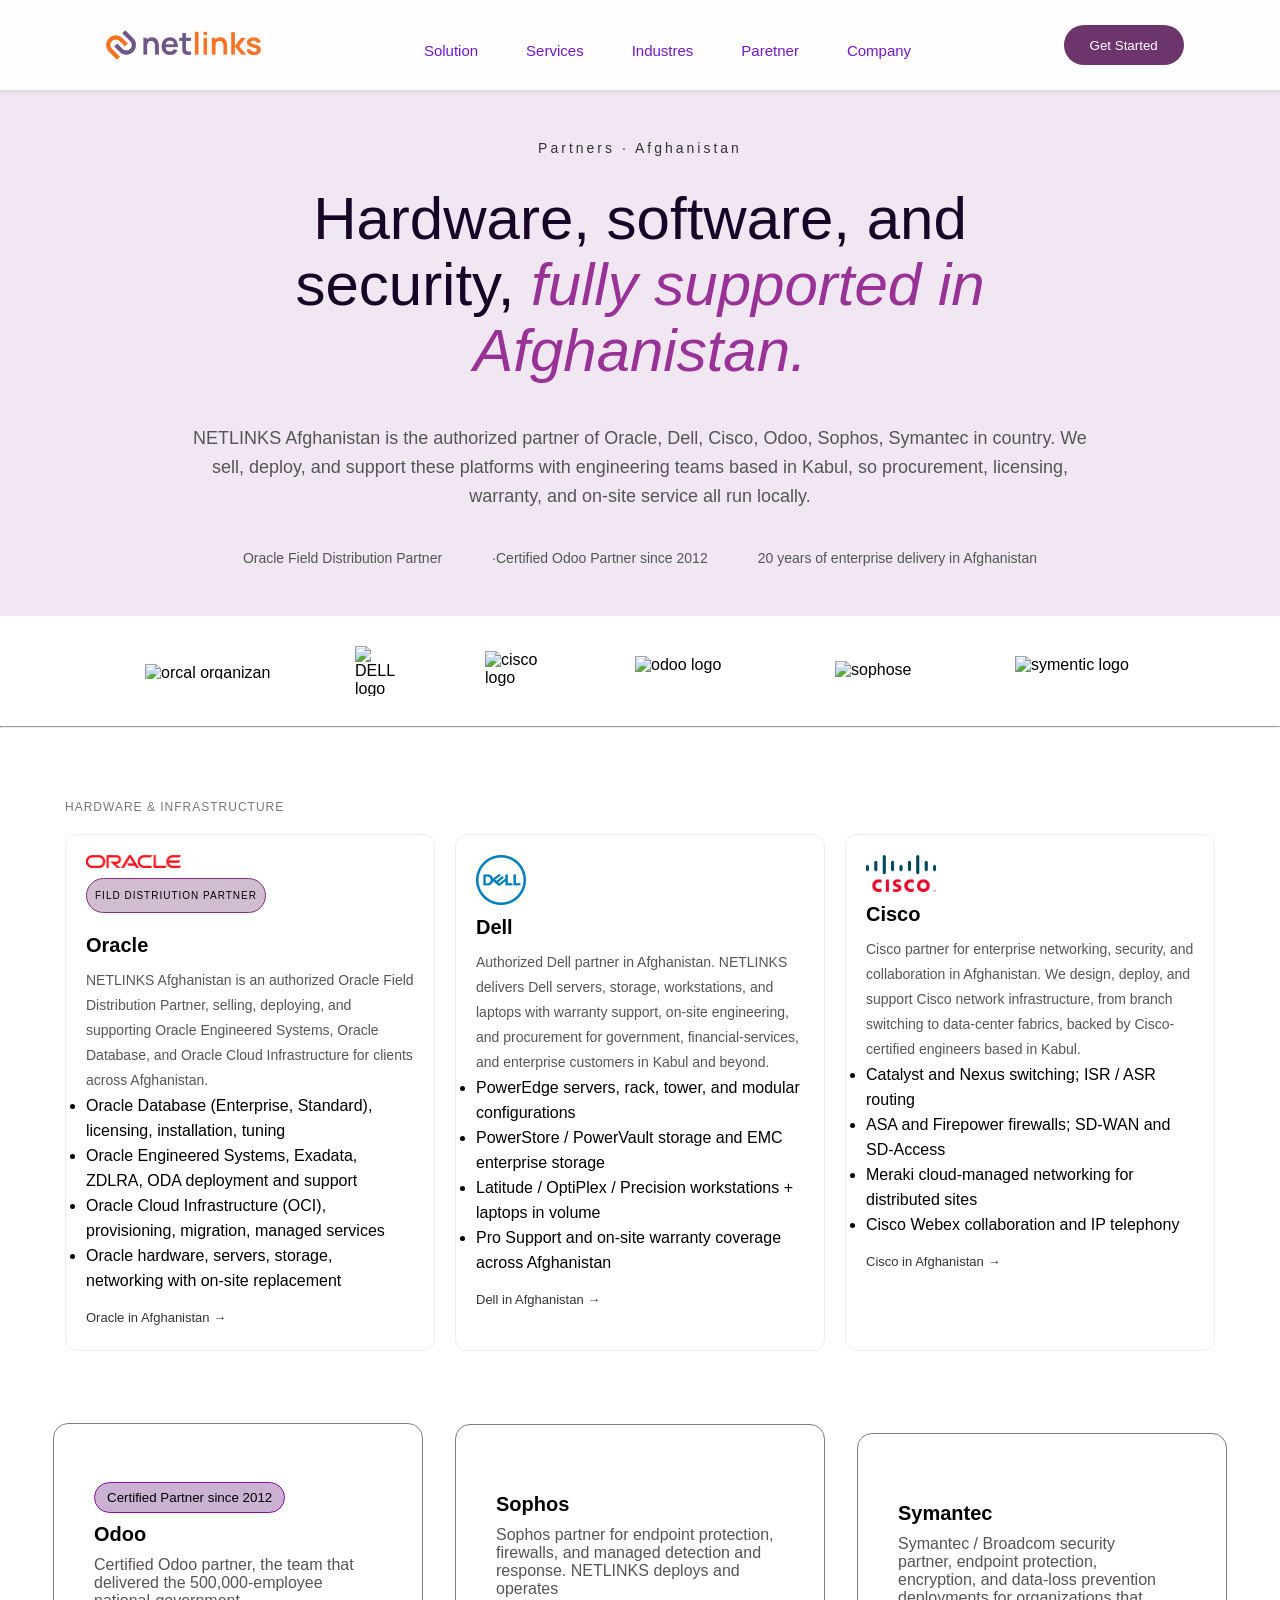
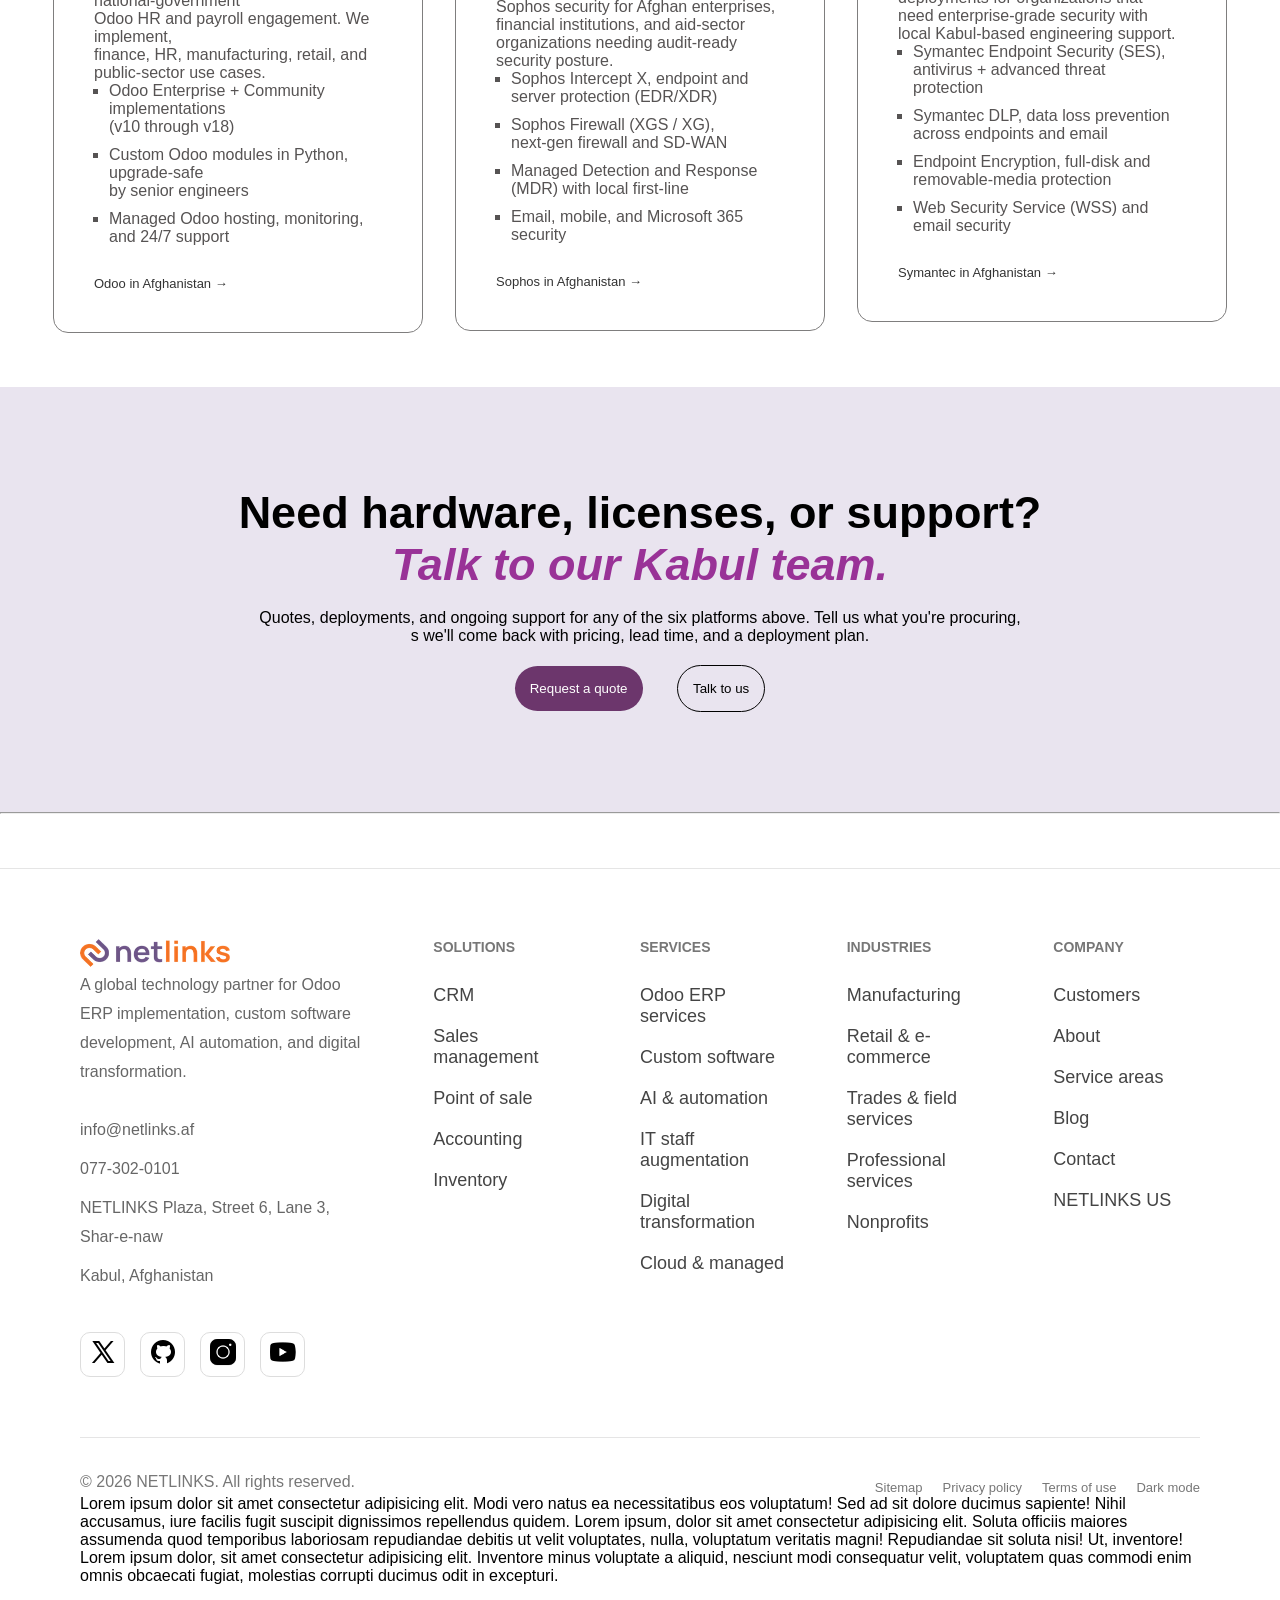
==== index.html @ 2dee50b8 "Merge branch 'main' of https://github.com/kayhanarian383-cmd/home-work-4-gorup-project-first-one" ====
<!DOCTYPE html>
<html lang="en">
<head>
    <meta charset="UTF-8">
    <meta name="viewport" content="width=device-width, initial-scale=1.0">
    <title>Document</title>
    <link rel="stylesheet" href="style.css">
</head>
<body>
<!DOCTYPE html>
<html lang="en">
<head>
    <meta charset="UTF-8">
    <meta name="viewport" content="width=device-width, initial-scale=1.0">
    <title>Document</title>
    <link rel="stylesheet" href="style.css">
</head>

<body>
 
</body>
</html>




    <header class="header">
<img src="./netlink logo.avif" alt="">  
      <nav>
            <ul>
                <li><a href="">Solution</a></li>
                <li><a href="">Services</a></li>
                <li><a href="">Industres</a></li>
                <li><a href=""> Paretner</a></li>
                <li><a href="">Company</a></li>
            </ul>
        </nav>
        <button>Get Started</button>
    </header><br><br><br><br> <br>

    <section class="hero">
         <p class="top-text"> Partners · Afghanistan</p>
        <h1>Hardware, software, and <br> security, <span>fully supported in <br> Afghanistan.</span></h1>

        <p class="des">NETLINKS Afghanistan is the authorized partner of Oracle, Dell, Cisco, Odoo, Sophos, Symantec in country. We sell, deploy, and support these platforms with engineering teams based in Kabul, so procurement, licensing, warranty, and on-site service all run locally.</p>
       <div class="bottom-text">
        <span>Oracle Field Distribution Partner</span>
        <span>·Certified Odoo Partner since 2012</span>
        <span> 20 years of enterprise delivery in Afghanistan</span>
      </div>
    </section>
    <section class="header2">
        <img id="logo1" src="https://netlinks.af/logos/partners/oracle.webp" alt="orcal organizan logo">
        <img id="logo2" src="https://netlinks.af/logos/partners/dell.webp" alt="DELL logo">
        <img id="logo3" src="https://netlinks.af/logos/partners/cisco.webp" alt="cisco logo">
        <img id="logo4" src="https://netlinks.af/logos/partners/odoo.webp" alt="odoo logo">
        <img id="logo5" src="https://netlinks.af/logos/partners/sophos.webp" alt="sophose logo">
        <img id="logo6" src="https://netlinks.af/logos/partners/symantec.webp" alt="symentic logo">
    </section><hr>
<br><br><br><br>







<!-- fawad section -->


<div class="containerl">

    <p class="section-label">HARDWARE & INFRASTRUCTURE</p>

    <div class="cards">

        <div class="cardl">
            <img src="oracle.webp" class="logo oracle">
            <p class="tag">FILD DISTRIUTION PARTNER</p>
            <h2>Oracle</h2>
            <p class="desc">
               NETLINKS Afghanistan is an authorized Oracle Field Distribution Partner, selling, deploying, and supporting Oracle Engineered Systems, Oracle Database, and Oracle Cloud Infrastructure for clients across Afghanistan.
            </p>
            <ul>
                <li>Oracle Database (Enterprise, Standard), licensing, installation, tuning</li>
                <li>Oracle Engineered Systems, Exadata, ZDLRA, ODA deployment and support</li>
                <li>Oracle Cloud Infrastructure (OCI), provisioning, migration, managed services</li>
                <li>Oracle hardware, servers, storage, networking with on-site replacement</li>
            </ul>
            <a href="#">Oracle in Afghanistan →</a>
        </div>

        <div class="cardl">
            <img src="dell.webp" class="logo dell">
            <h2>Dell</h2>
            <p class="desc">
                Authorized Dell partner in Afghanistan. NETLINKS delivers Dell servers, storage, workstations, and laptops with warranty support, on-site engineering, and procurement for government, financial-services, and enterprise customers in Kabul and beyond.
            </p>
            <ul>
                <li>PowerEdge servers, rack, tower, and modular configurations</li>
                <li>PowerStore / PowerVault storage and EMC enterprise storage</li>
                <li>Latitude / OptiPlex / Precision workstations + laptops in volume</li>
                <li>Pro Support and on-site warranty coverage across Afghanistan</li>
            </ul>
            <a href="#">Dell in Afghanistan →</a>
        </div>

        <div class="cardl">
            <img src="cisco.webp" class="logo cisco">
            <h2>Cisco</h2>
            <p class="desc">
                Cisco partner for enterprise networking, security, and collaboration in Afghanistan. We design, deploy, and support Cisco network infrastructure, from branch switching to data-center fabrics, backed by Cisco-certified engineers based in Kabul.
            </p>
            <ul>
                <li>Catalyst and Nexus switching; ISR / ASR routing</li>
                <li>ASA and Firepower firewalls; SD-WAN and SD-Access</li>
                <li>Meraki cloud-managed networking for distributed sites</li>
                <li>Cisco Webex collaboration and IP telephony</li>
            </ul>
            <a href="#">Cisco in Afghanistan →</a>
        </div>

    </div>

</div>



<br><br><br><br>

  

<!-- 3 section -->


    <div class="dives">
            <div class="div">
                <img src="https://netlinks.af/logos/partners/odoo.webp" class="logos" alt=""> <br>
                <button class="divbut">Certified Partner since 2012</button>
                <h2 class="name">Odoo</h2>
                <p>Certified Odoo partner, the team that <br>
                    delivered the 500,000-employee national-government <br>
                    Odoo HR and payroll engagement. We implement, <br>
                    finance, HR, manufacturing, retail, and <br>
                    public-sector use cases.</p>
                <ul class="lists">
                    <li>Odoo Enterprise + Community implementations <br>
                        (v10 through v18)</li>
                    <li>
                        Custom Odoo modules in Python, upgrade-safe <br>
                        by senior engineers
                    </li>
                  
                    <li>
                        Managed Odoo hosting, monitoring, <br>
                        and 24/7 support
                    </li>
                </ul>
                <br>
                <a class="links" href="">Odoo in Afghanistan →</a>
            </div>
            <div class="div">
                <img src="https://netlinks.af/logos/partners/sophos.webp" class="logos" alt=""> <br>
                <h2 class="name">Sophos</h2>
                <p>Sophos partner for endpoint protection, <br>
                    firewalls, and managed detection and <br>
                    response. NETLINKS deploys and operates <br>
                    Sophos security for Afghan enterprises, <br>
                    financial institutions, and aid-sector <br>
                    organizations needing audit-ready <br>
                    security posture.</p>
                <ul class="lists">
                    <li>Sophos Intercept X, endpoint and <br> server
                        protection (EDR/XDR)</li>
                    <li>
                        Sophos Firewall (XGS / XG), <br> next-gen firewall
                        and SD-WAN
                    </li>
                    <li>Managed Detection and Response (MDR) with
                        local first-line</li>
                    <li>
                        Email, mobile, and Microsoft 365 security
                    </li>
                </ul>
                <br>
                <a class="links" href="">Sophos in Afghanistan →</a>
            </div>
            <div class="div">
                <img src="https://netlinks.af/logos/partners/symantec.webp" class="logos" alt=""> <br>
                <h2 class="name">Symantec</h2>
                <p>Symantec / Broadcom security <br>
                    partner, endpoint protection, <br>
                    encryption, and data-loss prevention <br>
                    deployments for organizations that <br>
                    need enterprise-grade security with <br>
                    local Kabul-based engineering support.</p>
                <ul class="lists">
                    <li>Symantec Endpoint Security (SES), <br>
                        antivirus + advanced threat <br>
                        protection</li>
                    <li>
                        Symantec DLP, data loss prevention <br> across
                        endpoints and email
                    </li>
                    <li>Endpoint Encryption, full-disk and <br>
                        removable-media protection</li>
                    <li>
                        Web Security Service (WSS) and email security
                    </li>
                </ul>
                <br>
                <a class="links" href="">Symantec in Afghanistan →</a>
            </div>
        </div>








<br><br><br>














    <!-- kaihan section -->
    <section>
        <div class="background">
            <h3>Need hardware, licenses, or support? </h3>
            <h3 style="color: #993297; font-style: italic;">Talk to our Kabul team.</h3>
            <br>
            <p>Quotes, deployments, and ongoing support for any of the six platforms above. 
                Tell us what you're procuring, <br>s we'll come back with pricing, lead time,
                 and a deployment plan.
            </p>
            <div class="button_box">
                <button class="button_one">Request a quote</button>
                <button class="button_tow">Talk to us</button>
            </div>
        </div>
    </section>
               <hr><br><br><br>
<footer>
    <div class="container">

        <!-- Left -->
        <div class="footer-left">
          <img width="150px" src="./netlink logo.avif" alt="Logo">

            <p>
                A global technology partner for Odoo ERP implementation,
                custom software development, AI automation,
                and digital transformation.
            </p>

            <div class="contact">
                <p>info@netlinks.af</p>
                <p>077-302-0101</p>
                <p>NETLINKS Plaza, Street 6, Lane 3, Shar-e-naw</p>
                <p>Kabul, Afghanistan</p>
            </div>

            <div class="social">
                <a ><i ><img src="./logo/icons8-x-30.png" alt=""></i></a>
                <a ><i class="fa-brands fa-github"><img  src="./logo/icons8-github-logo-30.png" alt=""></i></a>
                <a ><i class="fa-brands fa-instagram"><img width="30px" src="./logo/icons8-instagram-logo-50.png" alt=""></i></a>
                <a ><i class="fa-brands fa-youtube"><img width="30px" src="./logo/icons8-youtube-logo-50.png" alt=""></i></a>
            </div>
        </div>

        <!-- Solutions -->
        <div class="footer-column">
            <h4>Solutions</h4>
            <a>CRM</a>
            <a>Sales management</a>
            <a>Point of sale</a>
            <a>Accounting</a>
            <a>Inventory</a>
        </div>

        <!-- Services -->
        <div class="footer-column">
            <h4>Services</h4>
            <a>Odoo ERP services</a>
            <a>Custom software</a>
            <a>AI & automation</a>
            <a>IT staff augmentation</a>
            <a>Digital transformation</a>
            <a>Cloud & managed</a>
        </div  >
        <div class="footer-column">
            <h4>Industries</h4>
            <a>Manufacturing</a>
            <a>Retail & e-commerce</a>
            <a>Trades & field services</a>
            <a>Professional services</a>
            <a>Nonprofits</a>
        </div>

        <!-- Company -->
        <div class="footer-column">
            <h4>Company</h4>
            <a href="#">Customers</a>
            <a >About</a>
            <a >Service areas</a>
            <a >Blog</a>
            <a >Contact</a>
            <a >NETLINKS US</a>
        </div>

    </div>

    <div class="footer-bottom">
        <p>© 2026 NETLINKS. All rights reserved.</p>

        <div class="bottom-links">
            <a>Sitemap</a>
            <a>Privacy policy</a>
            <a>Terms of use</a>
            <a>Dark mode</a>
        </div>
    </div>
    <div>
    <p class="p">
        Lorem ipsum dolor sit amet consectetur adipisicing elit. Modi vero natus ea necessitatibus eos voluptatum! Sed ad sit dolore ducimus sapiente! Nihil accusamus, iure facilis fugit suscipit dignissimos repellendus quidem.
        Lorem ipsum, dolor sit amet consectetur adipisicing elit. Soluta officiis maiores assumenda quod temporibus laboriosam repudiandae debitis ut velit voluptates, nulla, voluptatum veritatis magni! Repudiandae sit soluta nisi! Ut, inventore!
        Lorem ipsum dolor, sit amet consectetur adipisicing elit. Inventore minus voluptate a aliquid, nesciunt modi consequatur velit, voluptatem quas commodi enim omnis obcaecati fugiat, molestias corrupti ducimus odit in excepturi.
    </p>
</div>  
</footer>
</body>
</html>
---- style.css ----
*{
    margin: 0%;
    padding: 0%;
    box-sizing: border-box;

}
html{
    scroll-behavior: smooth;
}
body{
    font-family: Arial, Helvetica, sans-serif;
}
/* fist section */
.header {
    display: flex;
    justify-content: space-around;
    padding: 20px;
    align-items: center;
    position: fixed;
    top: 0;
    left: 0;
    right: 0;
    background-color: rgba(255, 252, 252, 0.725);
    box-shadow: 0 2px 5px rgba(0,0,0,0.1);
    backdrop-filter: blur(10px);
}
.header img {
    padding: 10px;
    width: 175px;
    height: 50px;
}
.header ul {
    display: flex;
    gap: 3rem;
    list-style: none;
    
}
.header a {
    text-decoration: none;
    color: #7316cb;
}
.header nav ul li a {
transition: 0.5s;
font-size: 15px;
}
.header button {
    width: 120px;
    height: 40px;
    border-radius: 40px;
    background-color: #6c366c;
    color: white;
    transition: 0.5s;
    border: none;
}
.header nav ul li a:hover{
background-color: #6c366c;
    color: white;
    border-radius: 10px;
    padding: 10px 10px;
    
}
.header button:hover {
        box-shadow: 0px 0px 10px 3px rgb(7, 6, 8);

}
.hero {
    background-color: #f0e7f3;
    text-align: center;
    padding: 50px 20px;
}
.top-text {
    font-size: 14px;
    letter-spacing: 3px;
    color: #333;
    margin-bottom: 30px;
}
.hero h1 {
    font-size: 60px;
    font-weight: 400;
    line-height: 1.1;
    color:#170528;
}
.hero h1 span {
    font-style: italic;
    font-weight: 300;
    color: #993297;
}
.des {
    max-width: 900px;
    margin: 40px auto;
    font-size: 18px;
    line-height: 1.6;
    color: #555;
}
.bottom-text {
    display: flex;
    gap: 50px;
    justify-content:center;
    margin-top: 40px;
    font-size: 14px;
    color: #555;
}
.header2 {
    display: flex;
    justify-content: center;
    gap: 5rem;
    padding: 30px;
    align-items: center;
}
.header2 img {
    width: 120px;
    height: 30px;
}
#logo1 {
    width: 130px;
    height: 15px;
}
#logo2{
    width: 50px;
    height: 50px;
}
#logo3 {
    width: 70px;
    height: 40px;
}

#logo4 {
    width: 120px;
    height: 30px;
}
#logo5 {
    width: 100px;
    height: 20px;
}






/* fawad section */


.containerl {
    max-width: 1150px;
    margin: auto;
}

.section-label {
    font-size: 12px;
    letter-spacing: 1px;
    color: #777;
    margin-bottom: 20px;
}

.cards {
    display: flex;
    gap: 20px;
    flex-wrap: wrap;
}

.cardl {
    background: white;
    padding: 20px;
    border-radius: 12px;
    flex: 1;
    border: 1px solid #eee;
    line-height: 25px;
}

.logo {
    display: block;
    margin-bottom: 10px;
}

.logo.oracle {
    width: 95px;
}

.logo.dell {
    width: 50px;
}

.logo.cisco {
    width: 70px;
}

.tag {
    font-size: 10px;
    background: #6c366c52;
    border: 1px solid #813181;
    padding: 4px 8px;
    border-radius: 30px;
    display: inline-block;
    margin-bottom: 10px;
    letter-spacing: 1px;
}

h2 {
    margin: 10px 0;
    font-size: 20px;
}

.desc {
    font-size: 14px;
    color: #555;
}



a {
    display: inline-block;
    margin-top: 12px;
    font-size: 13px;
    text-decoration: none;
    color: #333;
}

a:hover {
    text-decoration: underline;
}


/* 3 section */
.logos{
    max-width: 130px;
    max-height: 30px;
    width: auto;
    height: auto;
    object-fit: contain;
}
/* ens of logos */
.divsec{
    padding: 50px;
}
.dives{
    display: flex;
    grid-template-columns: repeat(6, 1fr);
    gap:2rem;
    align-items: center;
    justify-content: center;


}
.div{
    padding: 25px;
    border: 1px solid rgb(127, 126, 126);
    width: 285px;
    padding: 40px ;
    border-radius: 15px;
    color:rgb(86, 83, 83);
    width: 370px;
}
.name{
    color:black;
}
.div a{
    list-style: none;
}
.divbut{
    border: 0.2px solid rgb(140, 13, 162);
    padding: 7px 12px;
    border-radius: 22px;
    background-color:rgba(151, 103, 166, 0.507);
}
.lists{
    display: flex;
    flex-direction: column;
    gap: 10px;
    margin-left:0px;
    list-style-type: square;
    
    padding-left: 15px;

}
.links{
    text-decoration: none;
}



















.background{
    background-color: #8a6fa62f;
    height: auto;
    width: auto;
    text-align: center;
    align-items: center;
    padding: 100px;
}

.background button{
    margin-top: 20px;
}
.background h3{
    font-size: 45px;
}

.background .button_one{
    padding: 15px;
    border: none;
    background-color: #6c366c;
    color: rgb(255, 255, 255);
    border-radius: 30px;
    margin-right: 30px;
    cursor: pointer;
    transition: 0.5s;

}


.background .button_tow{
    padding: 15px;
    border: 1px solid black;
    background-color: #65399500;
    color: rgb(0, 0, 0);
    border-radius: 30px;
    cursor: pointer;
    transition: 0.5s;


}


.button_tow:hover{
    background-color: rgb(134, 134, 134);
    color: white;
}
.button_one:hover{
    box-shadow: 0px 0px 10px 3px rgb(122, 67, 148);
}



footer{
    width:100%;
    padding:70px 80px 30px;
    border-top:1px solid #e5e5e5;
}

.container{
    display:grid;
    grid-template-columns:2fr 1fr 1fr 1fr 1fr;
    gap:60px;
}

.footer-left h2{
    font-size:42px;
    margin-bottom:20px;
}

.purple{
    color:#5b4bb7;
}

.orange{
    color:#f47a20;
}

.footer-left p{
    color:#666;
    line-height:1.8;
    margin-bottom:10px;
    max-width:340px;
}

.contact{
    margin:30px 0;
}

.social{
    display:flex;
    gap:15px;
}

.social a{
    width:45px;
    height:45px;
    border:1px solid #ddd;
    border-radius:10px;
    display:flex;
    align-items:center;
    justify-content:center;
    color:#444;
    text-decoration:none;
    font-size:20px;
    transition:.3s;
}

.social a:hover{
    background:#f5f5f5;
}

.footer-column h4{
    text-transform:uppercase;
    font-size:14px;
    color:#777;
    margin-bottom:30px;
}

.footer-column a{
    display:block;
    text-decoration:none;
    color:#444;
    margin-bottom:20px;
    font-size:18px;
    transition:.3s;
}

.footer-column a:hover{
    color:#f47a20;
}

.footer-bottom{
    margin-top:60px;
    padding-top:30px;
    border-top:1px solid #e5e5e5;
    display:flex;
    justify-content:space-between;
    align-items:center;
    flex-wrap:wrap;
}

.footer-bottom p{
    color:#777;
}

.bottom-links{
    display:flex;
    gap:20px;
}

.bottom-links a{
    color:#777;
    text-decoration:none;
        cursor:pointer;

}

.bottom-links a:hover{
    color:#f47a20;
}

@media(max-width:1000px){


.footer-left{
    grid-column:1/-1;
}

}

@media(max-width:650px){

footer{
    padding:40px 20px;
}

.container{
    grid-template-columns:1fr;
    gap:40px;
}

.footer-bottom{
    flex-direction:column;
    gap:20px;
    text-align:center;
}

.bottom-links{
    flex-wrap:wrap;
    justify-content:center;
}

}

@media (max-width: 992px){

    .header{
        flex-direction: column;
        gap: 15px;
        padding: 15px;
    }

    .header ul{
        gap: 1.5rem;
        flex-wrap: wrap;
        justify-content: center;
    }

    .hero h1{
        font-size: 42px;
    }

    .des{
        font-size: 16px;
        padding: 0 15px;
    }

    .bottom-text{
        flex-direction: column;
        gap: 10px;
    }

    .header2{
        flex-wrap: wrap;
        gap: 2rem;
    }

    .cards{
        flex-direction: column;
    }

    .dives{
        flex-wrap: wrap;
    }

    .div{
        width: 100%;
        max-width: 450px;
    }

    .background{
        padding: 60px 20px;
    }

    .background h3{
        font-size: 34px;
    }

    .container{
        grid-template-columns: repeat(2,1fr);
    }
}

@media (max-width:768px){

    .header{
        position: static;
    }

    .header img{
        width: 150px;
        height: auto;
    }

    .header ul{
        flex-direction: column;
        gap: 12px;
        text-align: center;
    }

    .header button{
        width: 100%;
        max-width: 220px;
    }

    .hero{
        padding: 40px 15px;
    }

    .hero h1{
        font-size: 32px;
    }

    .des{
        font-size: 15px;
    }

    .header2{
        gap: 20px;
    }

    .header2 img{
        width: 90px;
        height: auto;
    }

    .cards{
        gap: 15px;
    }

    .cardl{
        width: 100%;
    }

    .dives{
        flex-direction: column;
    }

    .div{
        width: 100%;
        padding: 25px;
    }

    .background h3{
        font-size: 28px;
    }

    .button_box{
        display: flex;
        flex-direction: column;
        gap: 15px;
        align-items: center;
    }

    .background .button_one,
    .background .button_tow{
        width: 220px;
        margin: 0;
    }

    .container{
        grid-template-columns: 1fr;
    }

    .footer-bottom{
        flex-direction: column;
        gap: 15px;
        text-align: center;
    }
}

/* Small Mobile */
@media (max-width:480px){

    .hero h1{
        font-size: 26px;
    }

    .top-text,
    .des,
    .bottom-text{
        font-size: 14px;
    }

    .background h3{
        font-size: 22px;
    }

    .div{
        padding: 20px;
    }
}
---- style.css ----
*{
    margin: 0%;
    padding: 0%;
    box-sizing: border-box;

}
html{
    scroll-behavior: smooth;
}
body{
    font-family: Arial, Helvetica, sans-serif;
}
/* fist section */
.header {
    display: flex;
    justify-content: space-around;
    padding: 20px;
    align-items: center;
    position: fixed;
    top: 0;
    left: 0;
    right: 0;
    background-color: rgba(255, 252, 252, 0.725);
    box-shadow: 0 2px 5px rgba(0,0,0,0.1);
    backdrop-filter: blur(10px);
}
.header img {
    padding: 10px;
    width: 175px;
    height: 50px;
}
.header ul {
    display: flex;
    gap: 3rem;
    list-style: none;
    
}
.header a {
    text-decoration: none;
    color: #7316cb;
}
.header nav ul li a {
transition: 0.5s;
font-size: 15px;
}
.header button {
    width: 120px;
    height: 40px;
    border-radius: 40px;
    background-color: #6c366c;
    color: white;
    transition: 0.5s;
    border: none;
}
.header nav ul li a:hover{
background-color: #6c366c;
    color: white;
    border-radius: 10px;
    padding: 10px 10px;
    
}
.header button:hover {
        box-shadow: 0px 0px 10px 3px rgb(7, 6, 8);

}
.hero {
    background-color: #f0e7f3;
    text-align: center;
    padding: 50px 20px;
}
.top-text {
    font-size: 14px;
    letter-spacing: 3px;
    color: #333;
    margin-bottom: 30px;
}
.hero h1 {
    font-size: 60px;
    font-weight: 400;
    line-height: 1.1;
    color:#170528;
}
.hero h1 span {
    font-style: italic;
    font-weight: 300;
    color: #993297;
}
.des {
    max-width: 900px;
    margin: 40px auto;
    font-size: 18px;
    line-height: 1.6;
    color: #555;
}
.bottom-text {
    display: flex;
    gap: 50px;
    justify-content:center;
    margin-top: 40px;
    font-size: 14px;
    color: #555;
}
.header2 {
    display: flex;
    justify-content: center;
    gap: 5rem;
    padding: 30px;
    align-items: center;
}
.header2 img {
    width: 120px;
    height: 30px;
}
#logo1 {
    width: 130px;
    height: 15px;
}
#logo2{
    width: 50px;
    height: 50px;
}
#logo3 {
    width: 70px;
    height: 40px;
}

#logo4 {
    width: 120px;
    height: 30px;
}
#logo5 {
    width: 100px;
    height: 20px;
}






/* fawad section */


.containerl {
    max-width: 1150px;
    margin: auto;
}

.section-label {
    font-size: 12px;
    letter-spacing: 1px;
    color: #777;
    margin-bottom: 20px;
}

.cards {
    display: flex;
    gap: 20px;
    flex-wrap: wrap;
}

.cardl {
    background: white;
    padding: 20px;
    border-radius: 12px;
    flex: 1;
    border: 1px solid #eee;
    line-height: 25px;
}

.logo {
    display: block;
    margin-bottom: 10px;
}

.logo.oracle {
    width: 95px;
}

.logo.dell {
    width: 50px;
}

.logo.cisco {
    width: 70px;
}

.tag {
    font-size: 10px;
    background: #6c366c52;
    border: 1px solid #813181;
    padding: 4px 8px;
    border-radius: 30px;
    display: inline-block;
    margin-bottom: 10px;
    letter-spacing: 1px;
}

h2 {
    margin: 10px 0;
    font-size: 20px;
}

.desc {
    font-size: 14px;
    color: #555;
}



a {
    display: inline-block;
    margin-top: 12px;
    font-size: 13px;
    text-decoration: none;
    color: #333;
}

a:hover {
    text-decoration: underline;
}


/* 3 section */
.logos{
    max-width: 130px;
    max-height: 30px;
    width: auto;
    height: auto;
    object-fit: contain;
}
/* ens of logos */
.divsec{
    padding: 50px;
}
.dives{
    display: flex;
    grid-template-columns: repeat(6, 1fr);
    gap:2rem;
    align-items: center;
    justify-content: center;


}
.div{
    padding: 25px;
    border: 1px solid rgb(127, 126, 126);
    width: 285px;
    padding: 40px ;
    border-radius: 15px;
    color:rgb(86, 83, 83);
    width: 370px;
}
.name{
    color:black;
}
.div a{
    list-style: none;
}
.divbut{
    border: 0.2px solid rgb(140, 13, 162);
    padding: 7px 12px;
    border-radius: 22px;
    background-color:rgba(151, 103, 166, 0.507);
}
.lists{
    display: flex;
    flex-direction: column;
    gap: 10px;
    margin-left:0px;
    list-style-type: square;
    
    padding-left: 15px;

}
.links{
    text-decoration: none;
}



















.background{
    background-color: #8a6fa62f;
    height: auto;
    width: auto;
    text-align: center;
    align-items: center;
    padding: 100px;
}

.background button{
    margin-top: 20px;
}
.background h3{
    font-size: 45px;
}

.background .button_one{
    padding: 15px;
    border: none;
    background-color: #6c366c;
    color: rgb(255, 255, 255);
    border-radius: 30px;
    margin-right: 30px;
    cursor: pointer;
    transition: 0.5s;

}


.background .button_tow{
    padding: 15px;
    border: 1px solid black;
    background-color: #65399500;
    color: rgb(0, 0, 0);
    border-radius: 30px;
    cursor: pointer;
    transition: 0.5s;


}


.button_tow:hover{
    background-color: rgb(134, 134, 134);
    color: white;
}
.button_one:hover{
    box-shadow: 0px 0px 10px 3px rgb(122, 67, 148);
}



footer{
    width:100%;
    padding:70px 80px 30px;
    border-top:1px solid #e5e5e5;
}

.container{
    display:grid;
    grid-template-columns:2fr 1fr 1fr 1fr 1fr;
    gap:60px;
}

.footer-left h2{
    font-size:42px;
    margin-bottom:20px;
}

.purple{
    color:#5b4bb7;
}

.orange{
    color:#f47a20;
}

.footer-left p{
    color:#666;
    line-height:1.8;
    margin-bottom:10px;
    max-width:340px;
}

.contact{
    margin:30px 0;
}

.social{
    display:flex;
    gap:15px;
}

.social a{
    width:45px;
    height:45px;
    border:1px solid #ddd;
    border-radius:10px;
    display:flex;
    align-items:center;
    justify-content:center;
    color:#444;
    text-decoration:none;
    font-size:20px;
    transition:.3s;
}

.social a:hover{
    background:#f5f5f5;
}

.footer-column h4{
    text-transform:uppercase;
    font-size:14px;
    color:#777;
    margin-bottom:30px;
}

.footer-column a{
    display:block;
    text-decoration:none;
    color:#444;
    margin-bottom:20px;
    font-size:18px;
    transition:.3s;
}

.footer-column a:hover{
    color:#f47a20;
}

.footer-bottom{
    margin-top:60px;
    padding-top:30px;
    border-top:1px solid #e5e5e5;
    display:flex;
    justify-content:space-between;
    align-items:center;
    flex-wrap:wrap;
}

.footer-bottom p{
    color:#777;
}

.bottom-links{
    display:flex;
    gap:20px;
}

.bottom-links a{
    color:#777;
    text-decoration:none;
        cursor:pointer;

}

.bottom-links a:hover{
    color:#f47a20;
}

@media(max-width:1000px){


.footer-left{
    grid-column:1/-1;
}

}

@media(max-width:650px){

footer{
    padding:40px 20px;
}

.container{
    grid-template-columns:1fr;
    gap:40px;
}

.footer-bottom{
    flex-direction:column;
    gap:20px;
    text-align:center;
}

.bottom-links{
    flex-wrap:wrap;
    justify-content:center;
}

}

@media (max-width: 992px){

    .header{
        flex-direction: column;
        gap: 15px;
        padding: 15px;
    }

    .header ul{
        gap: 1.5rem;
        flex-wrap: wrap;
        justify-content: center;
    }

    .hero h1{
        font-size: 42px;
    }

    .des{
        font-size: 16px;
        padding: 0 15px;
    }

    .bottom-text{
        flex-direction: column;
        gap: 10px;
    }

    .header2{
        flex-wrap: wrap;
        gap: 2rem;
    }

    .cards{
        flex-direction: column;
    }

    .dives{
        flex-wrap: wrap;
    }

    .div{
        width: 100%;
        max-width: 450px;
    }

    .background{
        padding: 60px 20px;
    }

    .background h3{
        font-size: 34px;
    }

    .container{
        grid-template-columns: repeat(2,1fr);
    }
}

@media (max-width:768px){

    .header{
        position: static;
    }

    .header img{
        width: 150px;
        height: auto;
    }

    .header ul{
        flex-direction: column;
        gap: 12px;
        text-align: center;
    }

    .header button{
        width: 100%;
        max-width: 220px;
    }

    .hero{
        padding: 40px 15px;
    }

    .hero h1{
        font-size: 32px;
    }

    .des{
        font-size: 15px;
    }

    .header2{
        gap: 20px;
    }

    .header2 img{
        width: 90px;
        height: auto;
    }

    .cards{
        gap: 15px;
    }

    .cardl{
        width: 100%;
    }

    .dives{
        flex-direction: column;
    }

    .div{
        width: 100%;
        padding: 25px;
    }

    .background h3{
        font-size: 28px;
    }

    .button_box{
        display: flex;
        flex-direction: column;
        gap: 15px;
        align-items: center;
    }

    .background .button_one,
    .background .button_tow{
        width: 220px;
        margin: 0;
    }

    .container{
        grid-template-columns: 1fr;
    }

    .footer-bottom{
        flex-direction: column;
        gap: 15px;
        text-align: center;
    }
}

/* Small Mobile */
@media (max-width:480px){

    .hero h1{
        font-size: 26px;
    }

    .top-text,
    .des,
    .bottom-text{
        font-size: 14px;
    }

    .background h3{
        font-size: 22px;
    }

    .div{
        padding: 20px;
    }
}
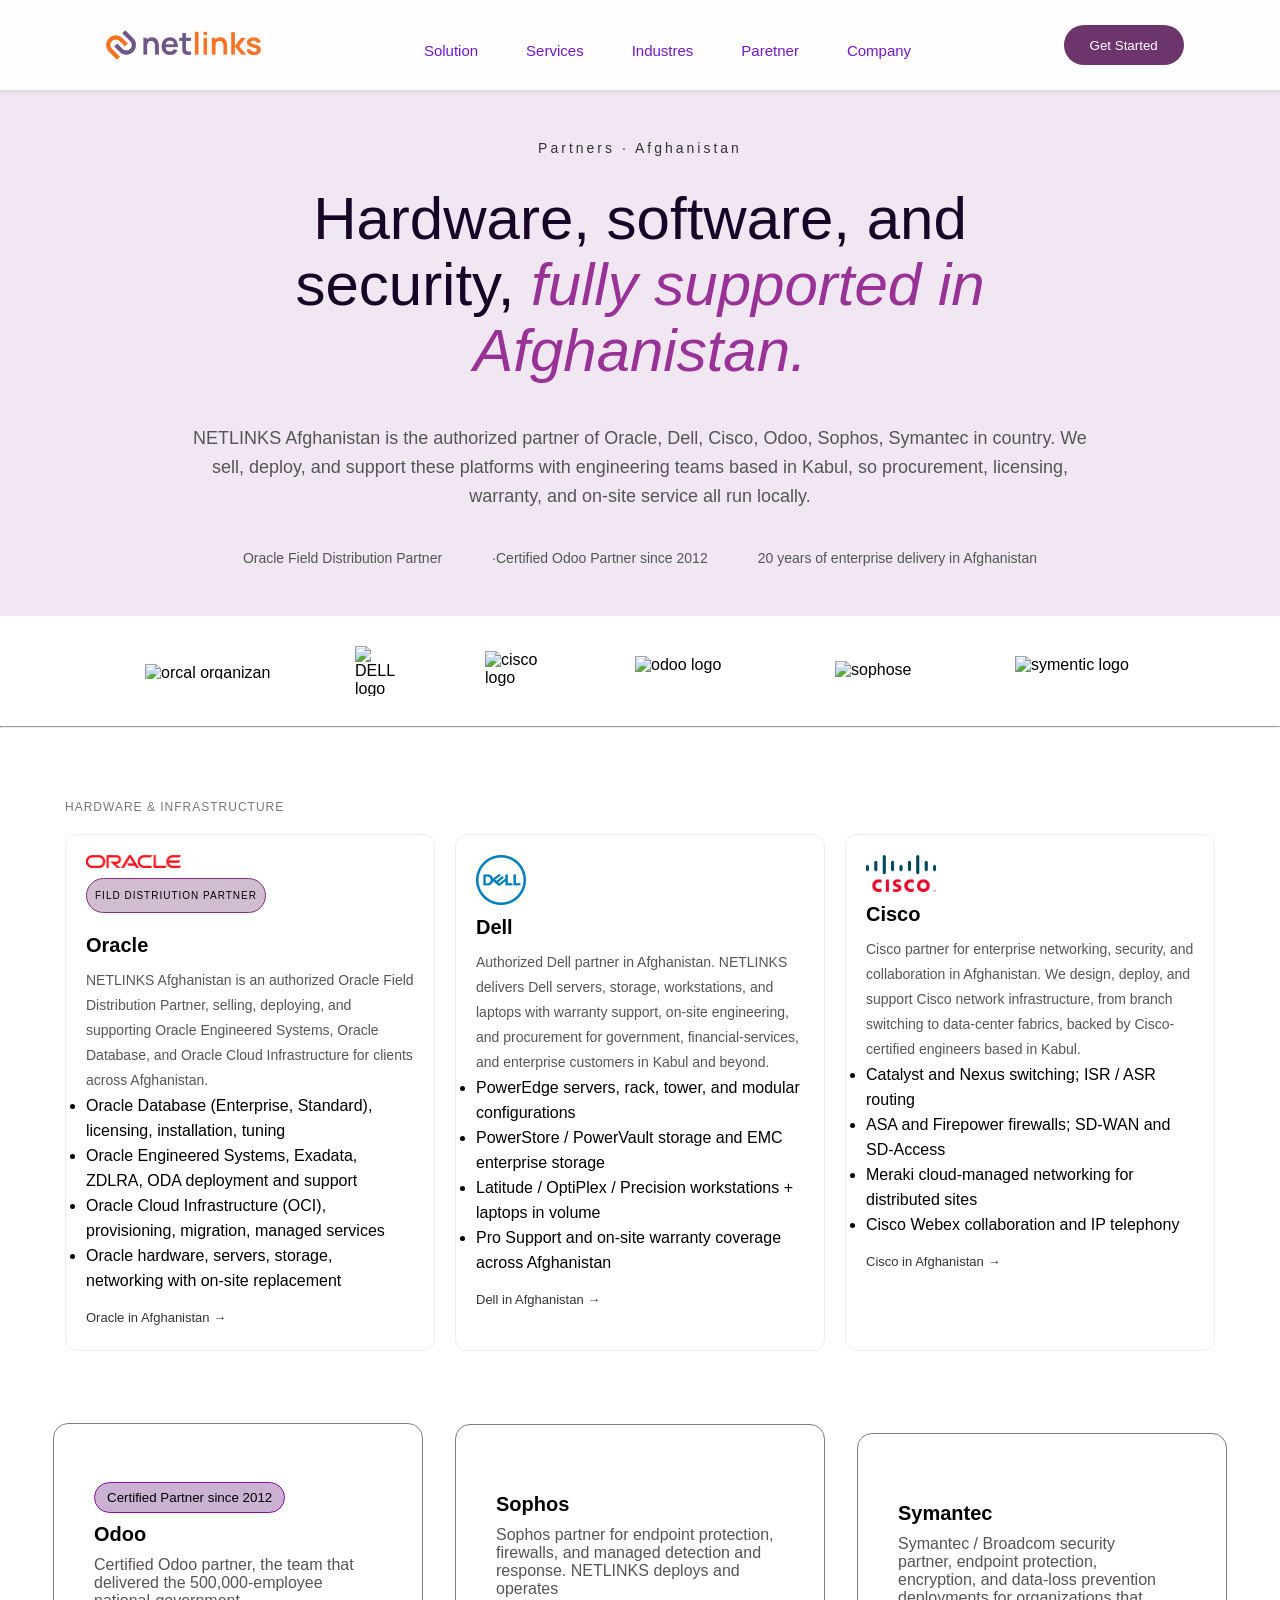
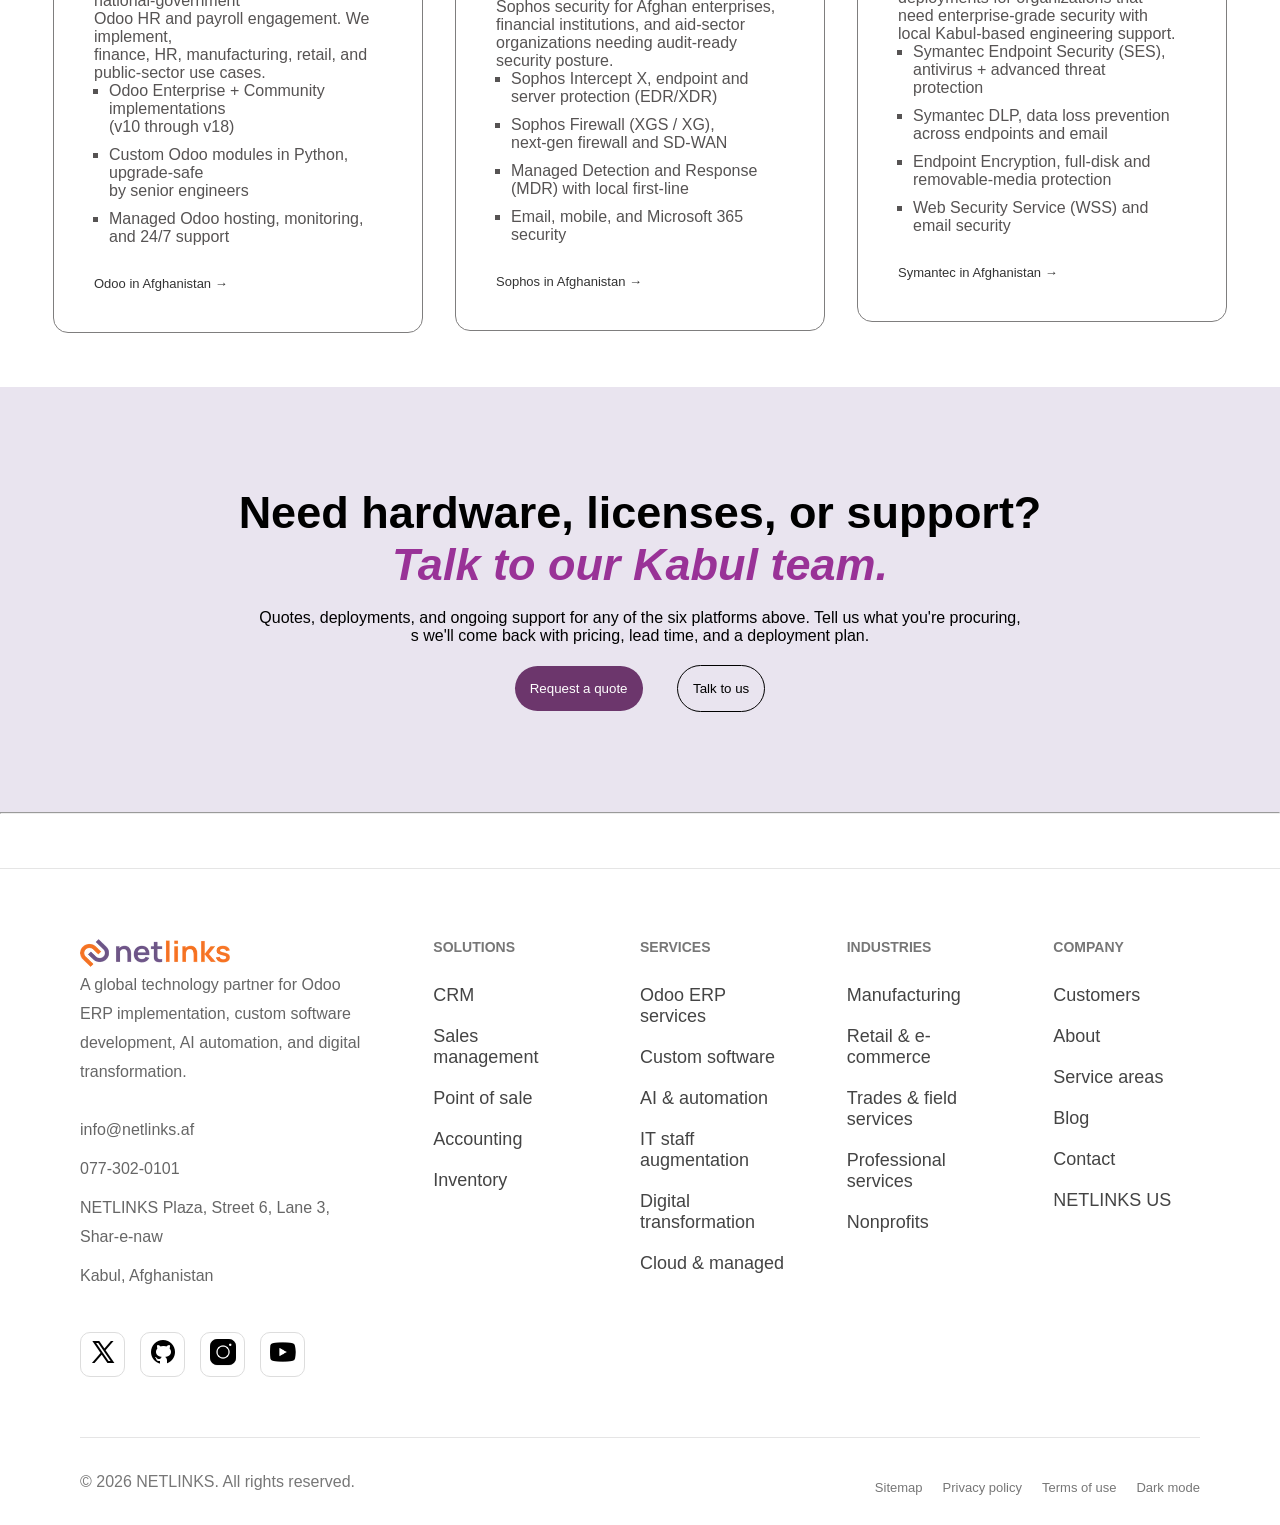
==== commit 836ee497: "p is deleted" ====
--- a/index.html
+++ b/index.html
@@ -333,11 +333,6 @@
         </div>
     </div>
     <div>
-    <p class="p">
-        Lorem ipsum dolor sit amet consectetur adipisicing elit. Modi vero natus ea necessitatibus eos voluptatum! Sed ad sit dolore ducimus sapiente! Nihil accusamus, iure facilis fugit suscipit dignissimos repellendus quidem.
-        Lorem ipsum, dolor sit amet consectetur adipisicing elit. Soluta officiis maiores assumenda quod temporibus laboriosam repudiandae debitis ut velit voluptates, nulla, voluptatum veritatis magni! Repudiandae sit soluta nisi! Ut, inventore!
-        Lorem ipsum dolor, sit amet consectetur adipisicing elit. Inventore minus voluptate a aliquid, nesciunt modi consequatur velit, voluptatem quas commodi enim omnis obcaecati fugiat, molestias corrupti ducimus odit in excepturi.
-    </p>
 </div>  
 </footer>
 </body>
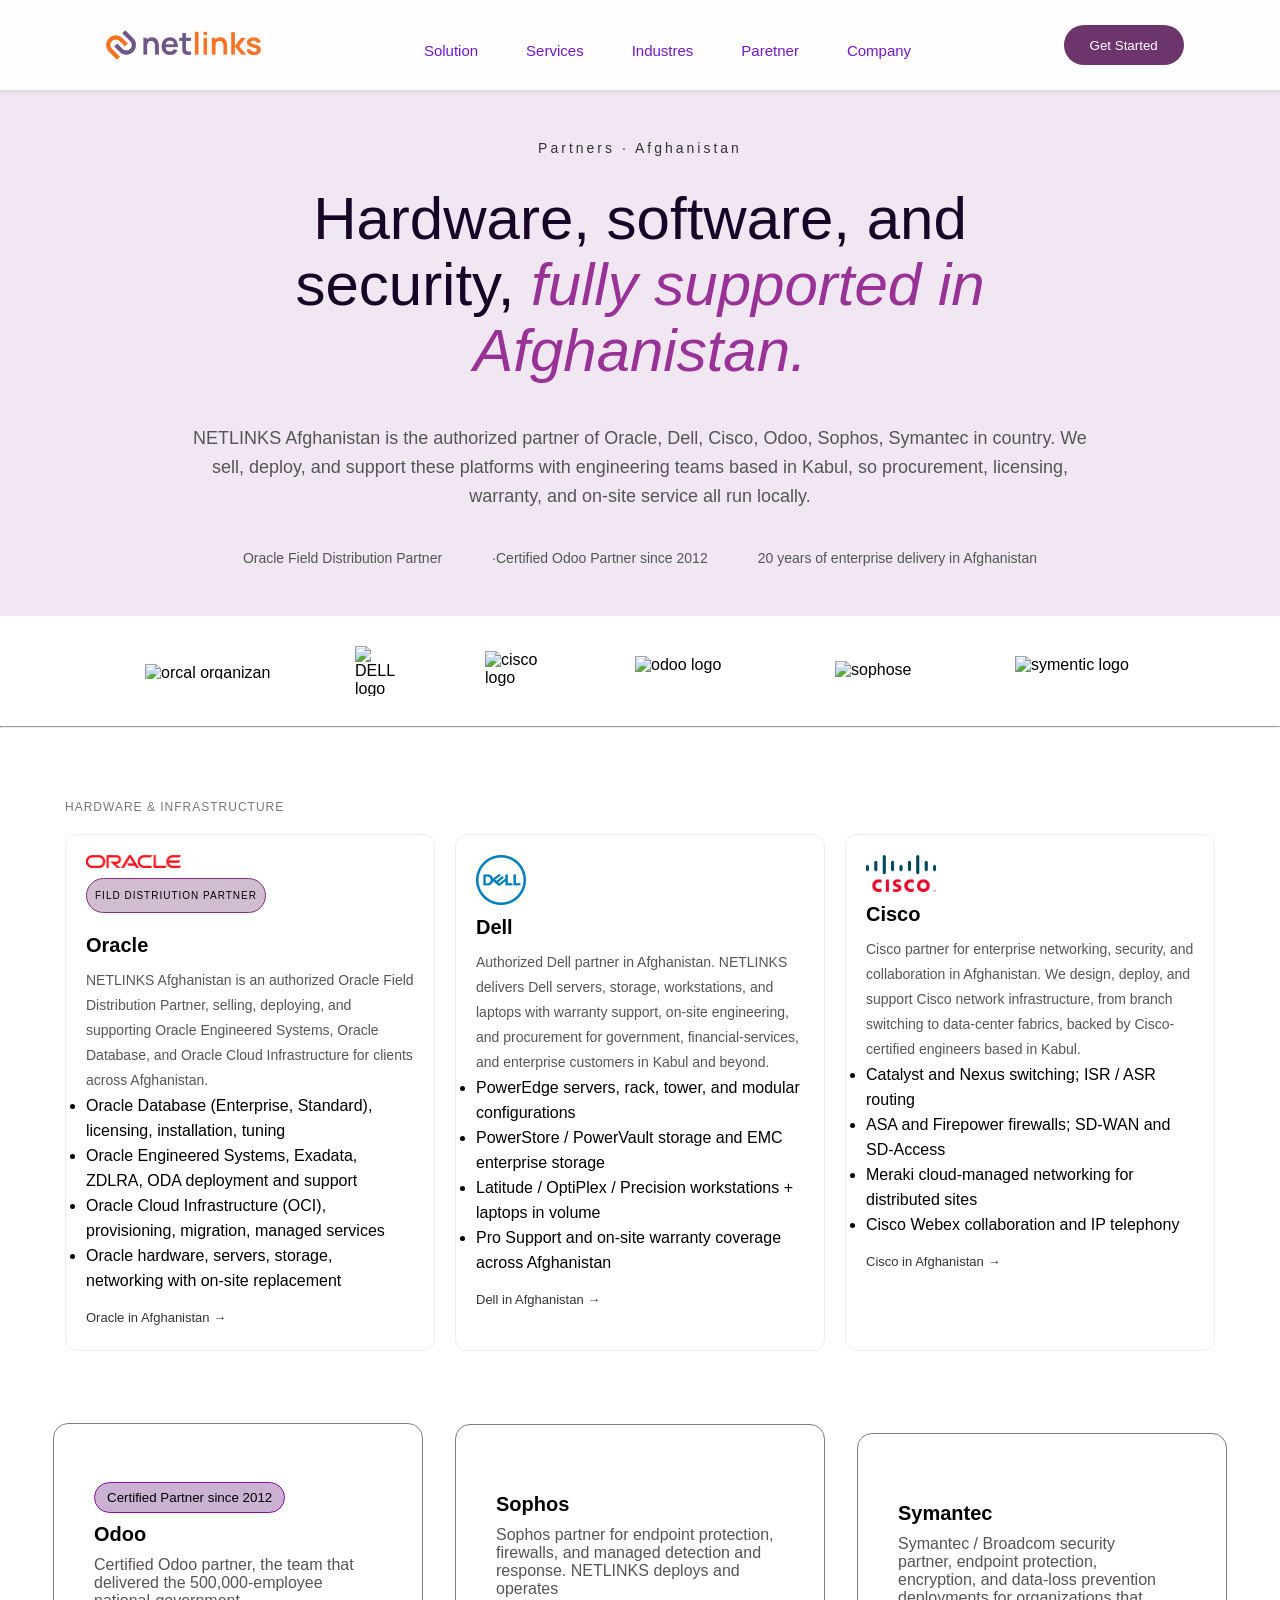
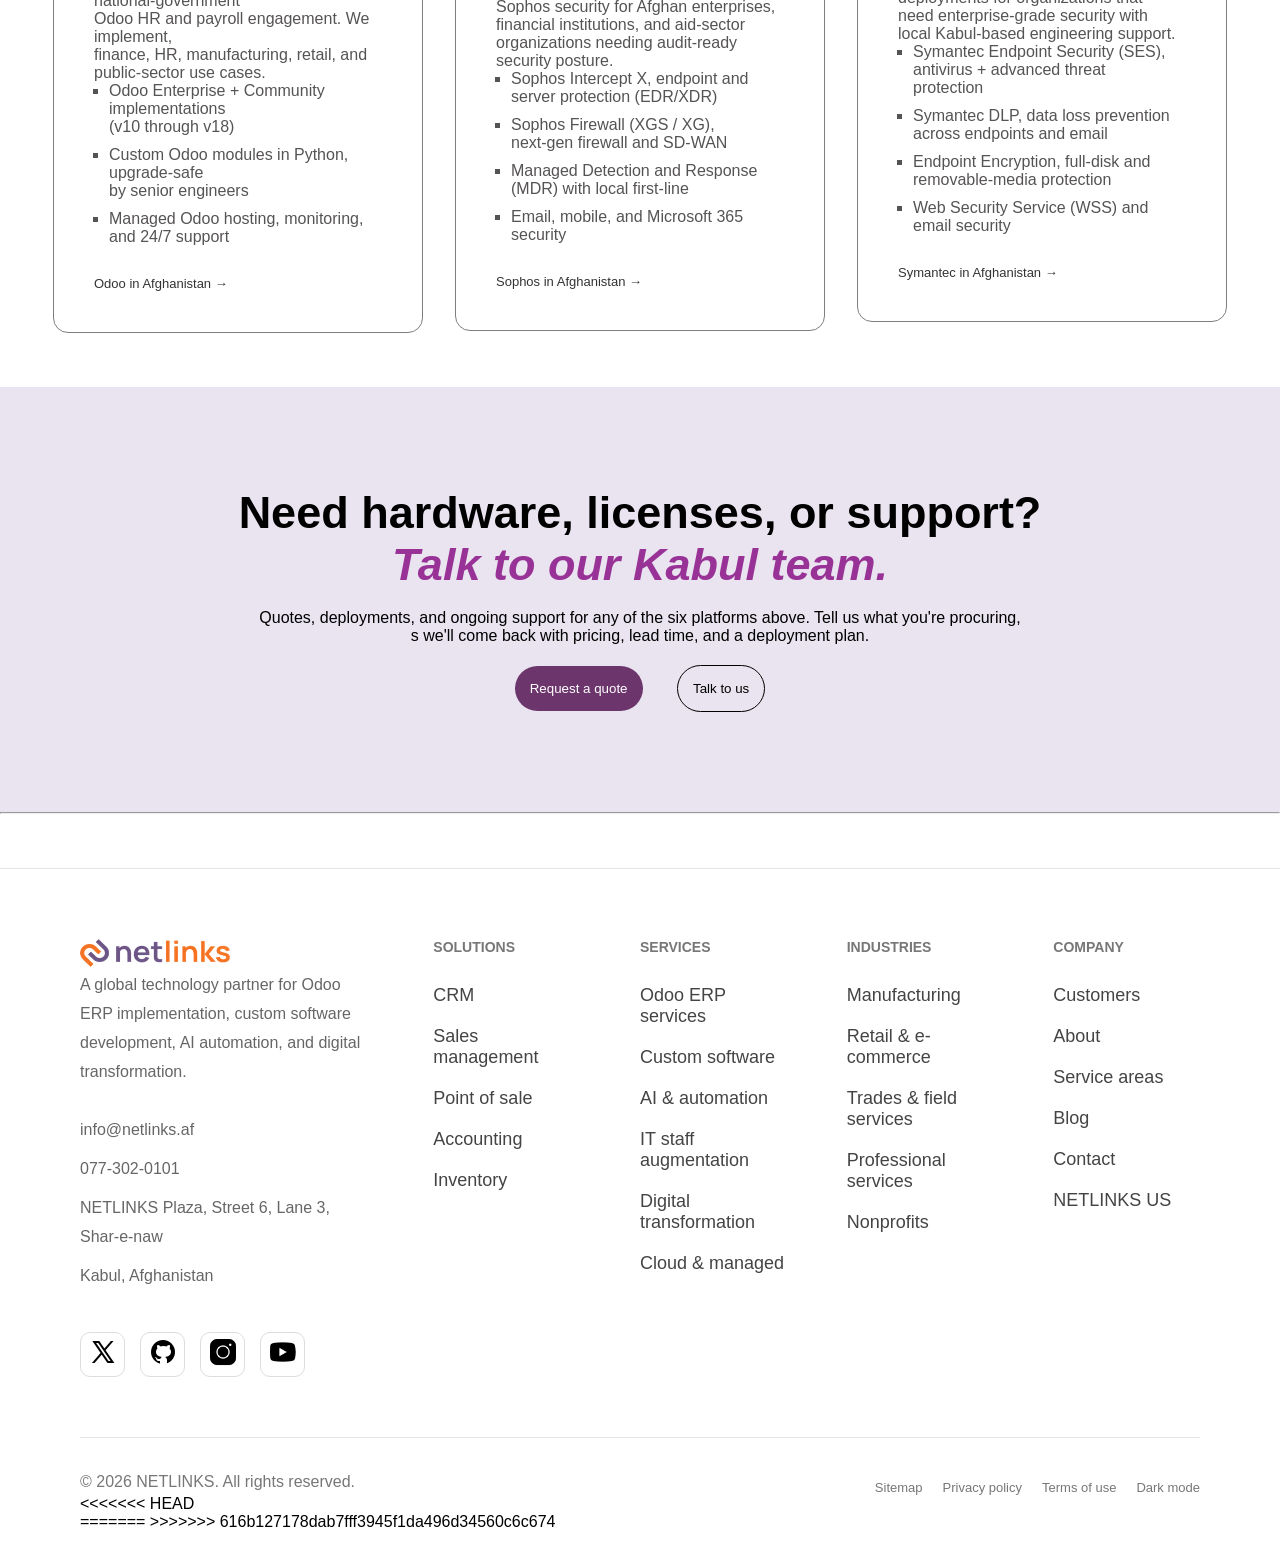
==== commit b1504e1f: "Merge branch 'main' of https://github.com/kayhanarian383-cmd/home-work-4-gorup-project-first-one" ====
--- a/index.html
+++ b/index.html
@@ -332,8 +332,12 @@
             <a>Dark mode</a>
         </div>
     </div>
+<<<<<<< HEAD
     <div>
 </div>  
+=======
+  
+>>>>>>> 616b127178dab7fff3945f1da496d34560c6c674
 </footer>
 </body>
 </html>
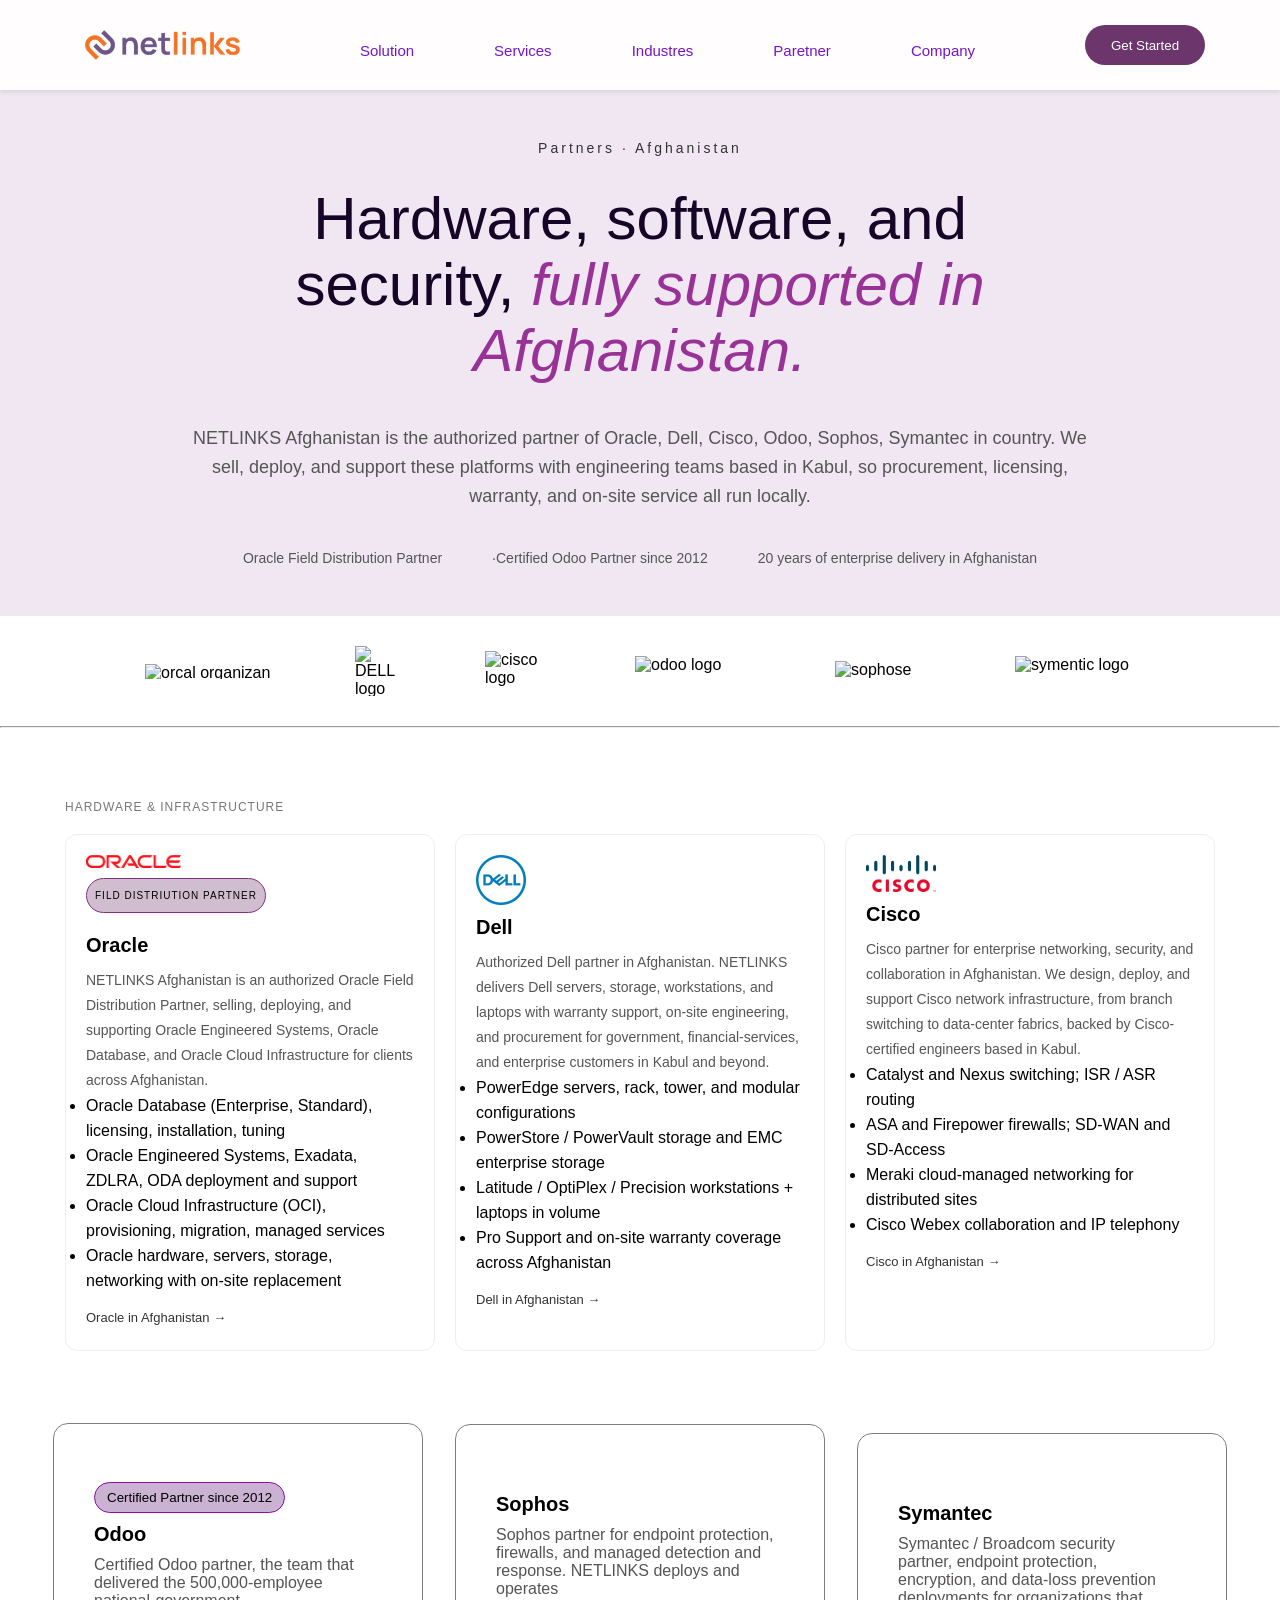
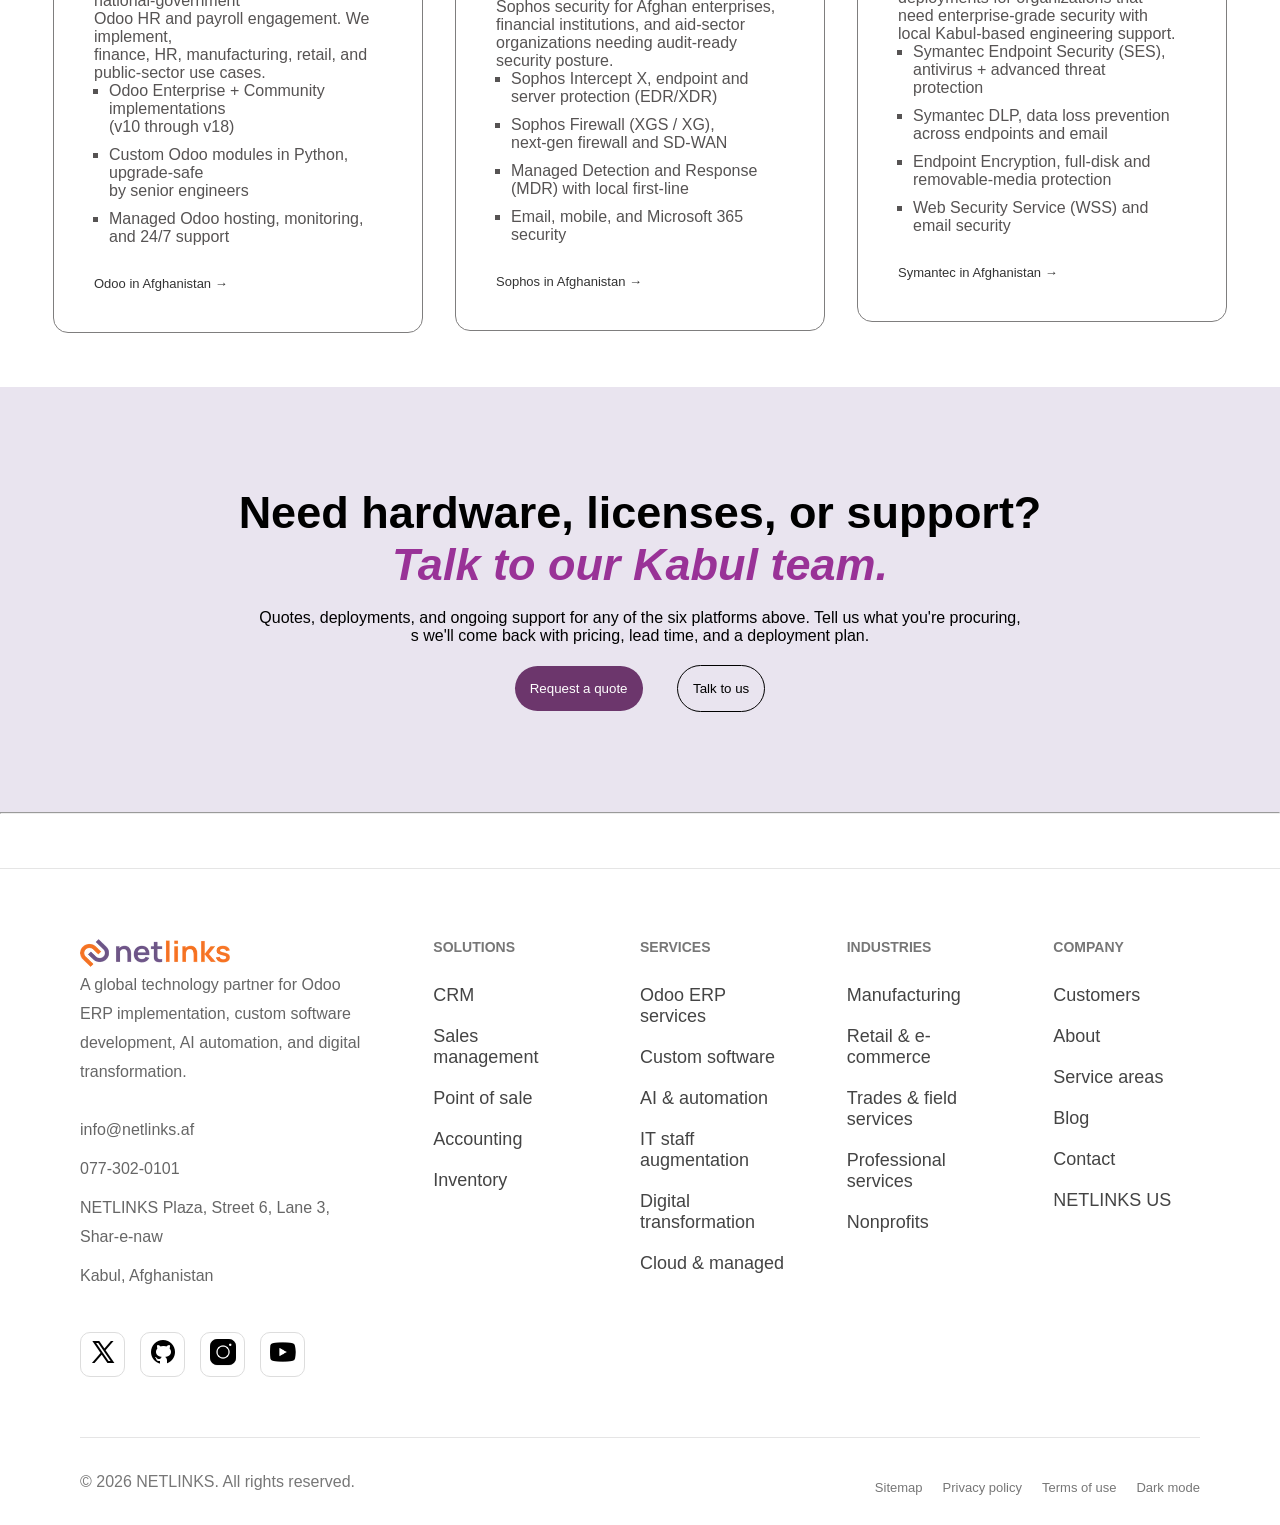
==== commit ab12183c: "Refactor footer structure and update header styles for improved layout" ====
--- a/index.html
+++ b/index.html
@@ -332,12 +332,6 @@
             <a>Dark mode</a>
         </div>
     </div>
-<<<<<<< HEAD
-    <div>
-</div>  
-=======
-  
->>>>>>> 616b127178dab7fff3945f1da496d34560c6c674
 </footer>
 </body>
 </html>
--- a/style.css
+++ b/style.css
@@ -31,13 +31,14 @@
 }
 .header ul {
     display: flex;
-    gap: 3rem;
+    gap: 5rem;
     list-style: none;
     
 }
 .header a {
     text-decoration: none;
     color: #7316cb;
+    align-items: center;
 }
 .header nav ul li a {
 transition: 0.5s;
--- a/style.css
+++ b/style.css
@@ -31,13 +31,14 @@
 }
 .header ul {
     display: flex;
-    gap: 3rem;
+    gap: 5rem;
     list-style: none;
     
 }
 .header a {
     text-decoration: none;
     color: #7316cb;
+    align-items: center;
 }
 .header nav ul li a {
 transition: 0.5s;
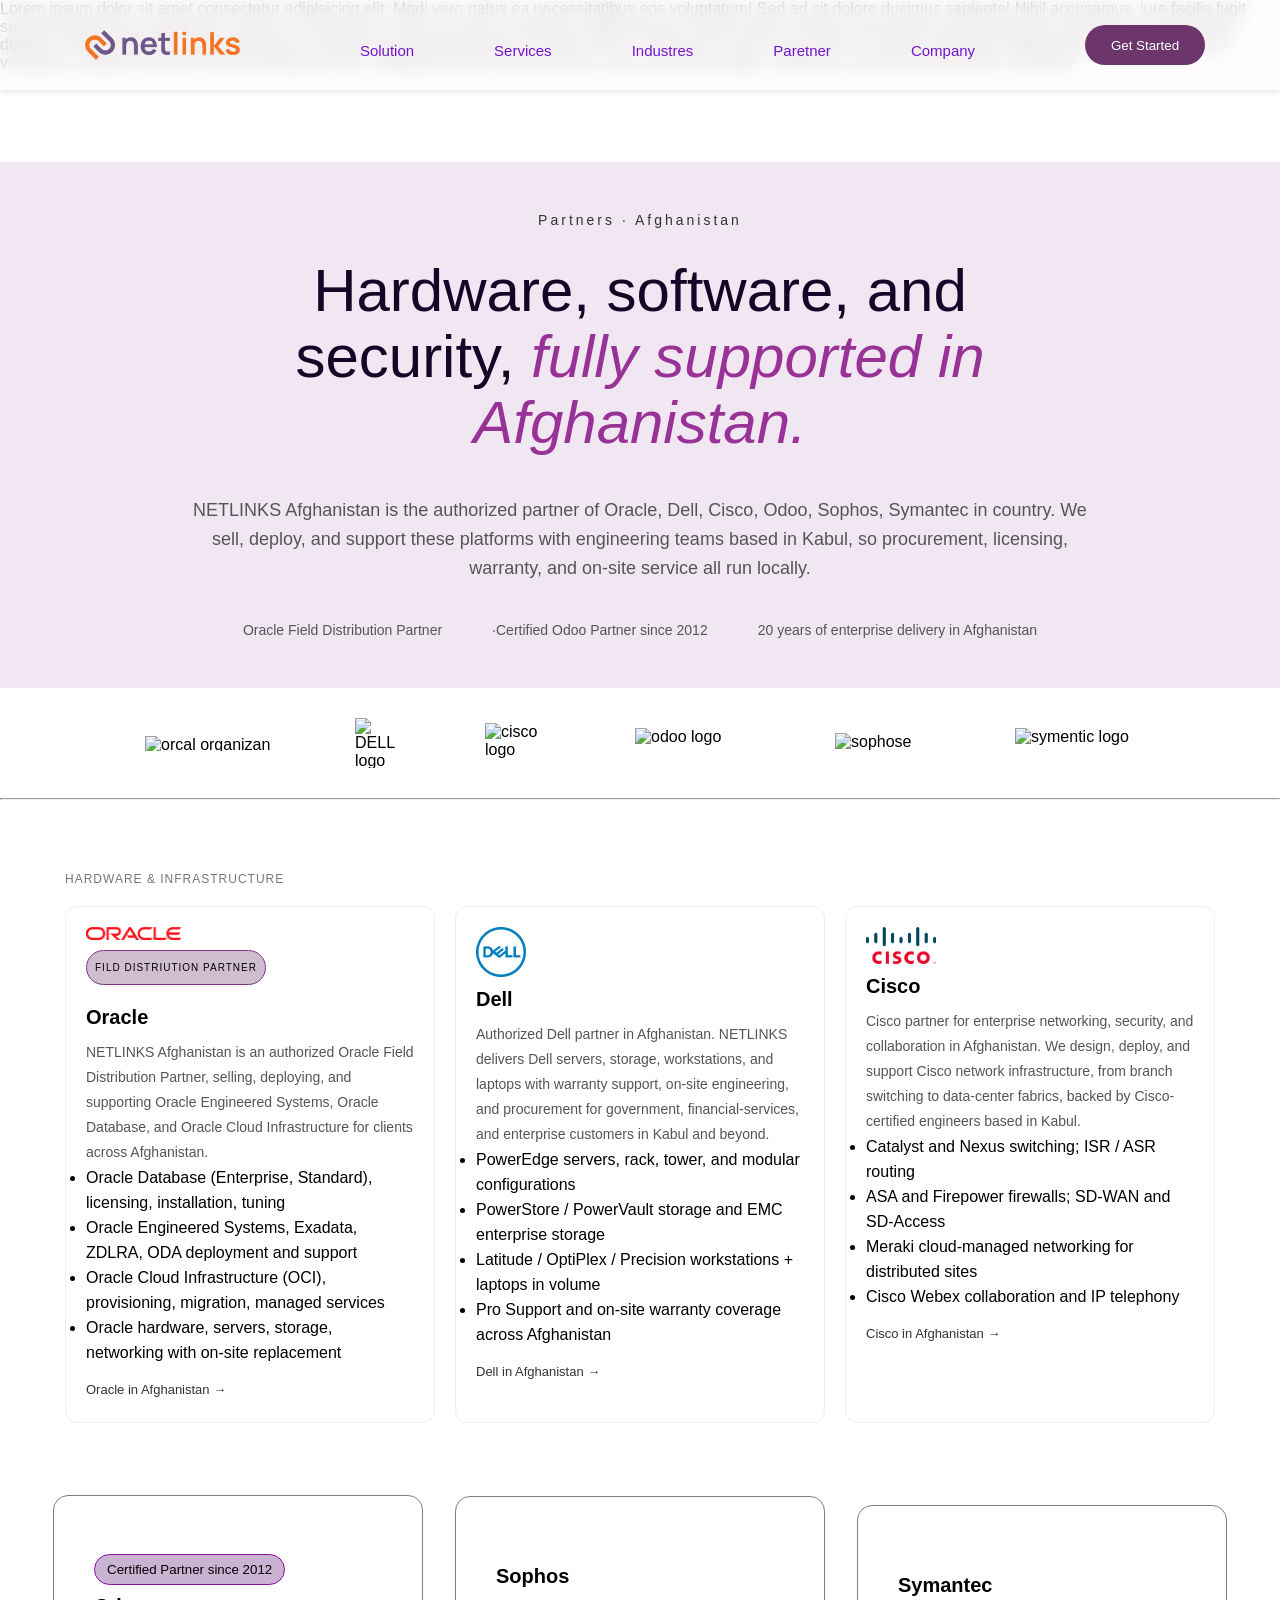
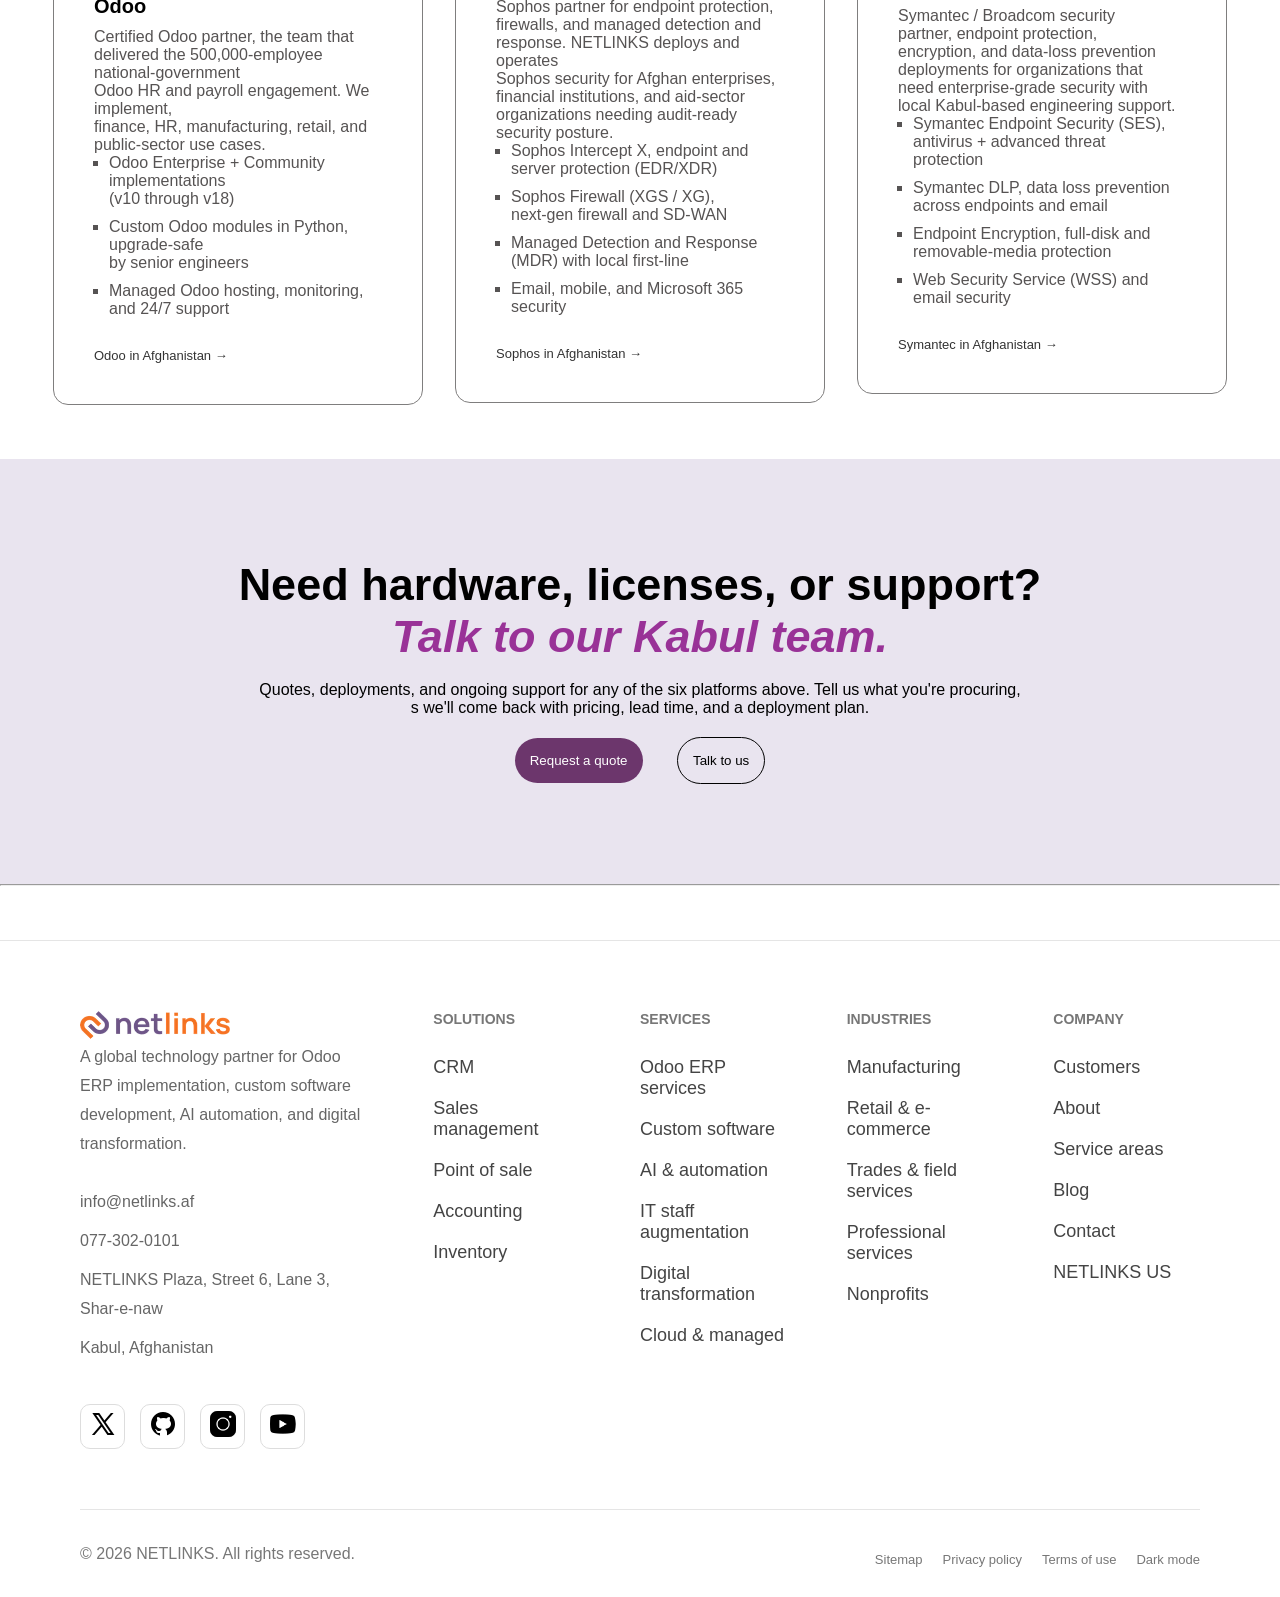
==== commit 21cf5db5: "Update index.html" ====
--- a/index.html
+++ b/index.html
@@ -17,7 +17,13 @@
 </head>
 
 <body>
- 
+    <div>
+    <p class="p">
+        Lorem ipsum dolor sit amet consectetur adipisicing elit. Modi vero natus ea necessitatibus eos voluptatum! Sed ad sit dolore ducimus sapiente! Nihil accusamus, iure facilis fugit suscipit dignissimos repellendus quidem.
+        Lorem ipsum, dolor sit amet consectetur adipisicing elit. Soluta officiis maiores assumenda quod temporibus laboriosam repudiandae debitis ut velit voluptates, nulla, voluptatum veritatis magni! Repudiandae sit soluta nisi! Ut, inventore!
+        Lorem ipsum dolor, sit amet consectetur adipisicing elit. Inventore minus voluptate a aliquid, nesciunt modi consequatur velit, voluptatem quas commodi enim omnis obcaecati fugiat, molestias corrupti ducimus odit in excepturi.
+    </p>
+</div>  
 </body>
 </html>
 
--- a/style.css
+++ b/style.css
@@ -61,7 +61,7 @@
     
 }
 .header button:hover {
-        box-shadow: 0px 0px 10px 3px rgb(7, 6, 8);
+        box-shadow: 0px 0px 10px 3px rgb(77, 28, 126);
 
 }
 .hero {
--- a/style.css
+++ b/style.css
@@ -61,7 +61,7 @@
     
 }
 .header button:hover {
-        box-shadow: 0px 0px 10px 3px rgb(7, 6, 8);
+        box-shadow: 0px 0px 10px 3px rgb(77, 28, 126);
 
 }
 .hero {
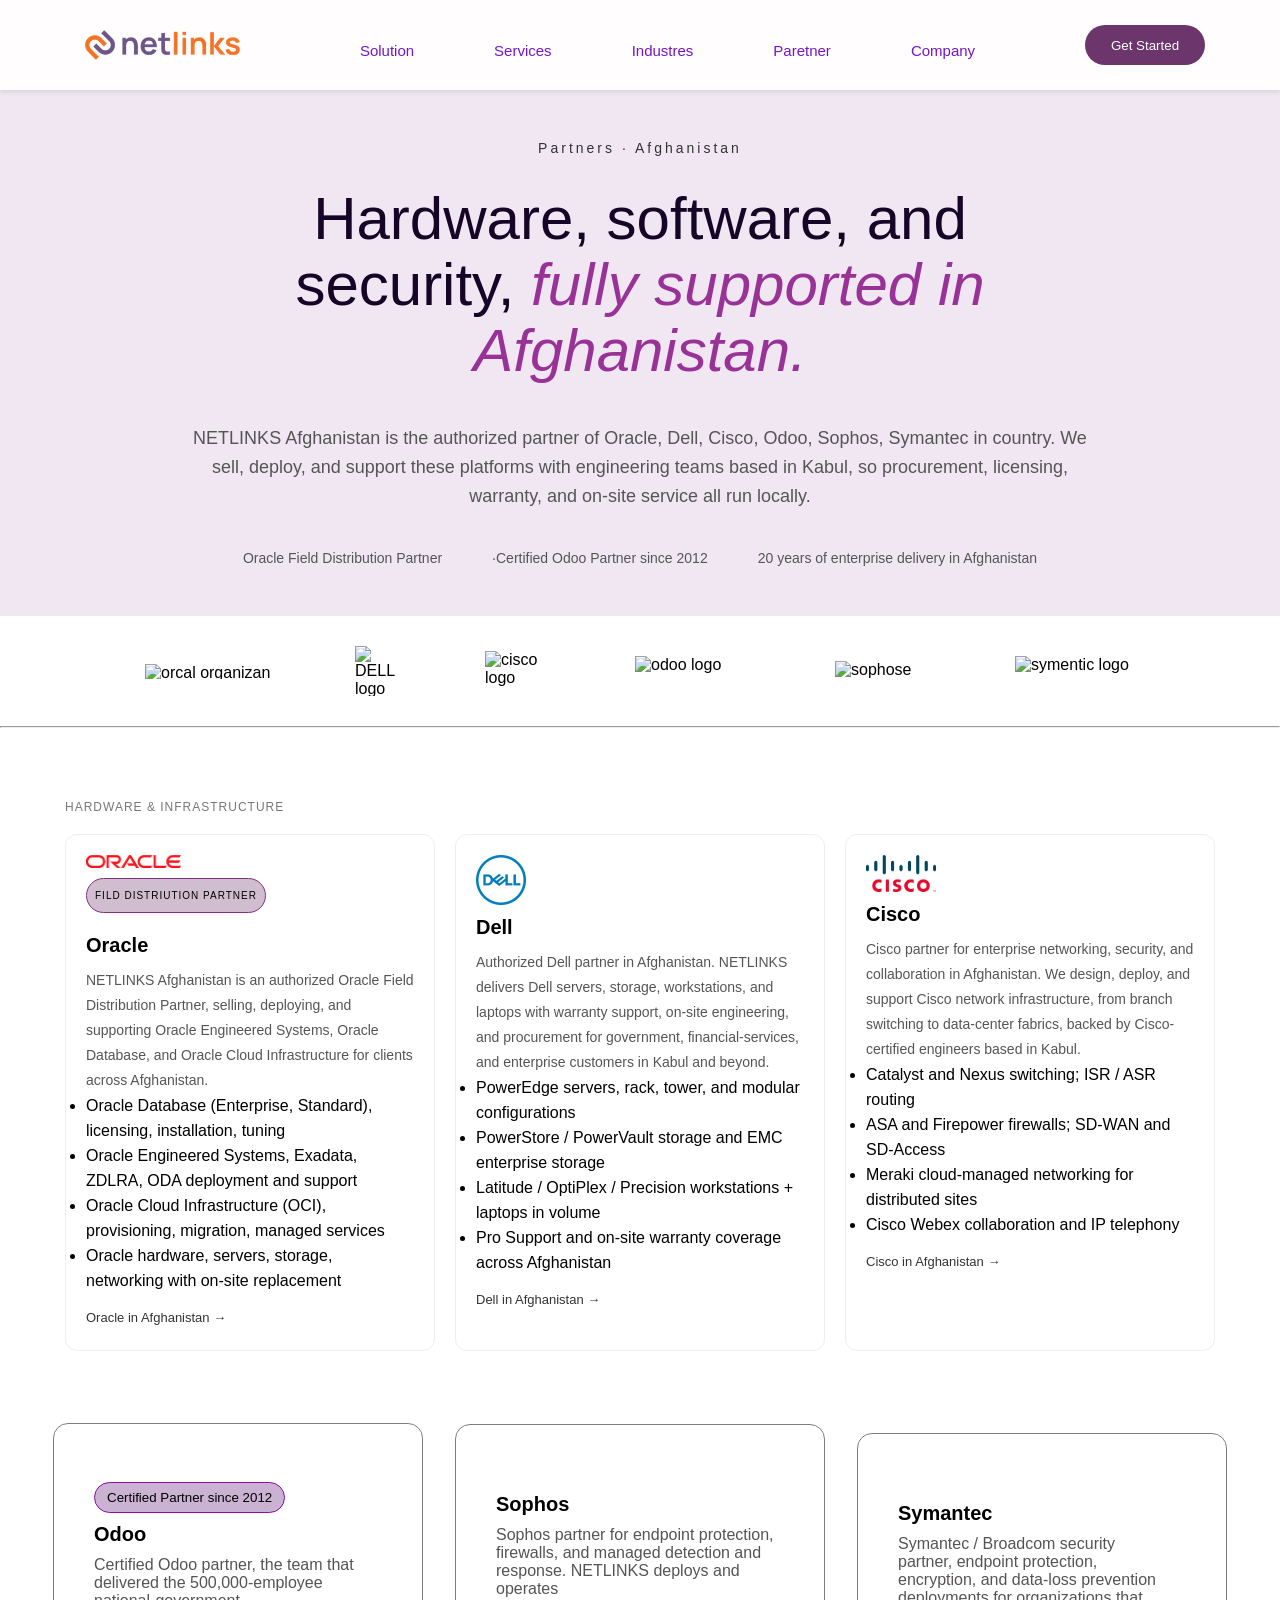
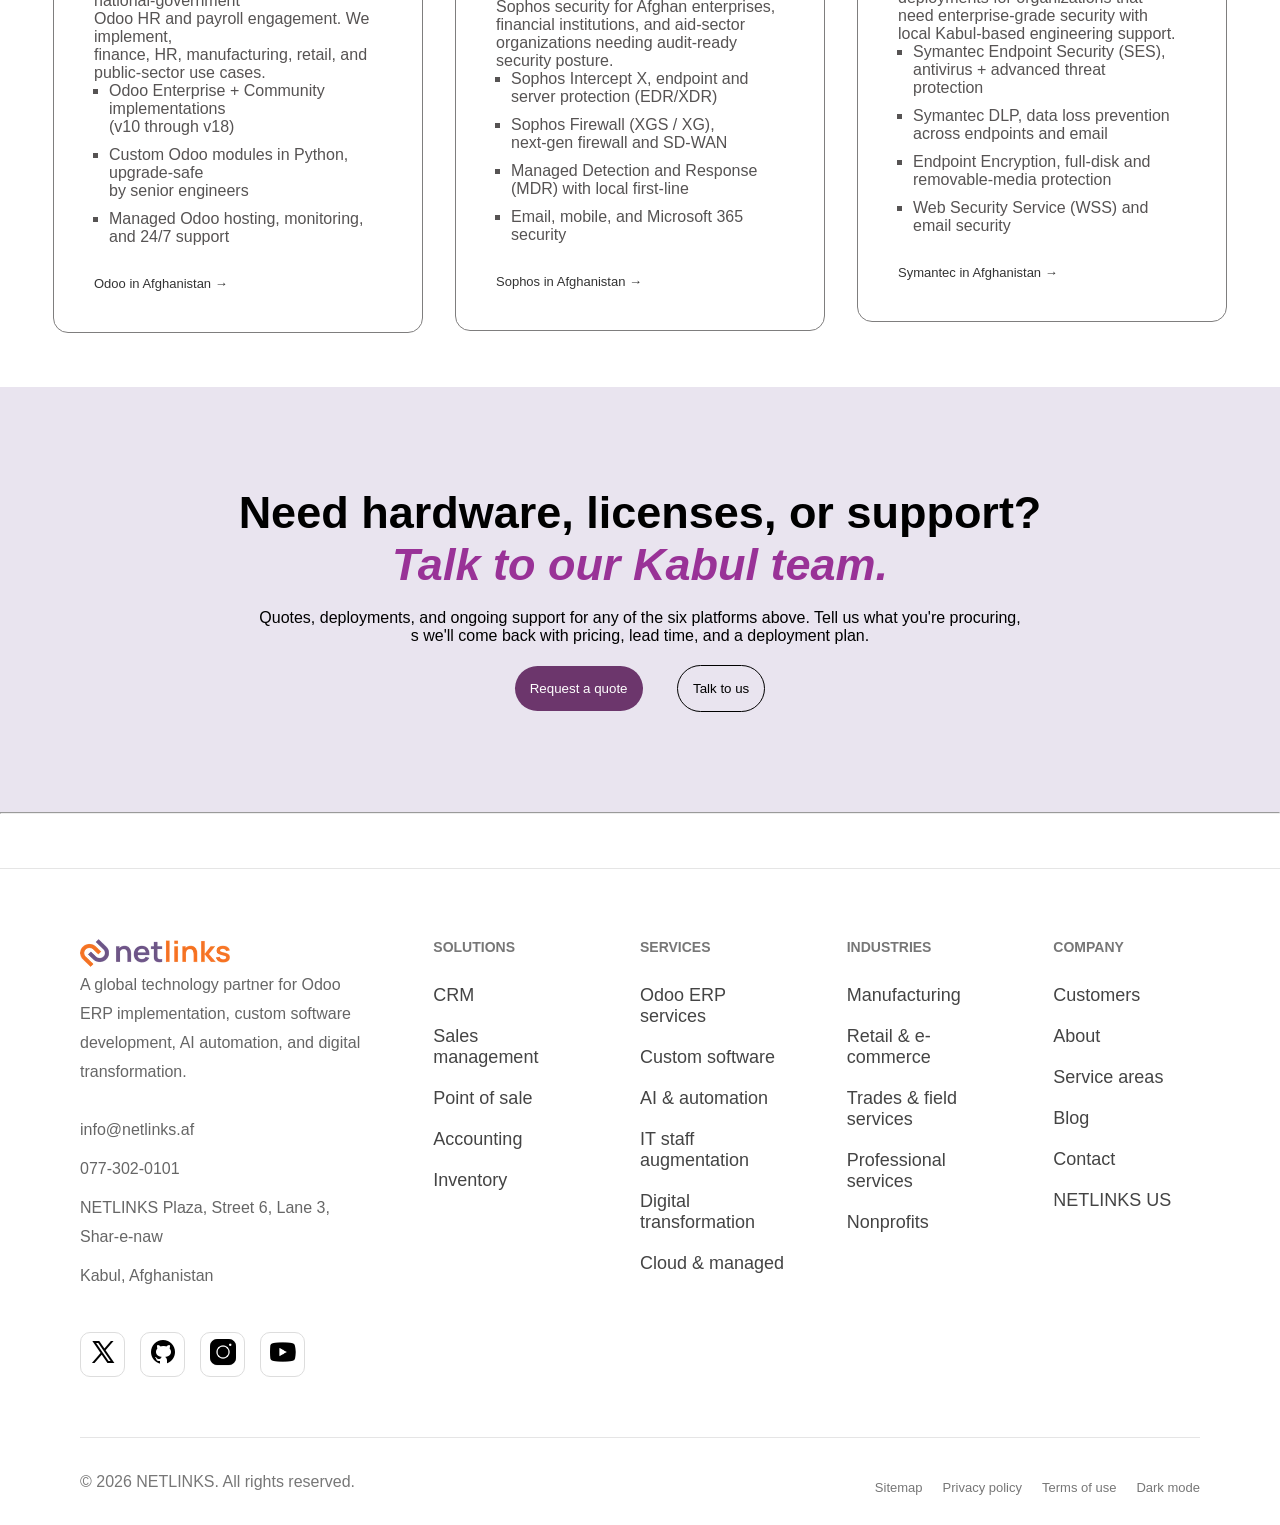
==== commit c7069048: "Update index.html" ====
--- a/index.html
+++ b/index.html
@@ -7,23 +7,7 @@
     <link rel="stylesheet" href="style.css">
 </head>
 <body>
-<!DOCTYPE html>
-<html lang="en">
-<head>
-    <meta charset="UTF-8">
-    <meta name="viewport" content="width=device-width, initial-scale=1.0">
-    <title>Document</title>
-    <link rel="stylesheet" href="style.css">
-</head>
-
-<body>
-    <div>
-    <p class="p">
-        Lorem ipsum dolor sit amet consectetur adipisicing elit. Modi vero natus ea necessitatibus eos voluptatum! Sed ad sit dolore ducimus sapiente! Nihil accusamus, iure facilis fugit suscipit dignissimos repellendus quidem.
-        Lorem ipsum, dolor sit amet consectetur adipisicing elit. Soluta officiis maiores assumenda quod temporibus laboriosam repudiandae debitis ut velit voluptates, nulla, voluptatum veritatis magni! Repudiandae sit soluta nisi! Ut, inventore!
-        Lorem ipsum dolor, sit amet consectetur adipisicing elit. Inventore minus voluptate a aliquid, nesciunt modi consequatur velit, voluptatem quas commodi enim omnis obcaecati fugiat, molestias corrupti ducimus odit in excepturi.
-    </p>
-</div>  
+ 
 </body>
 </html>
 
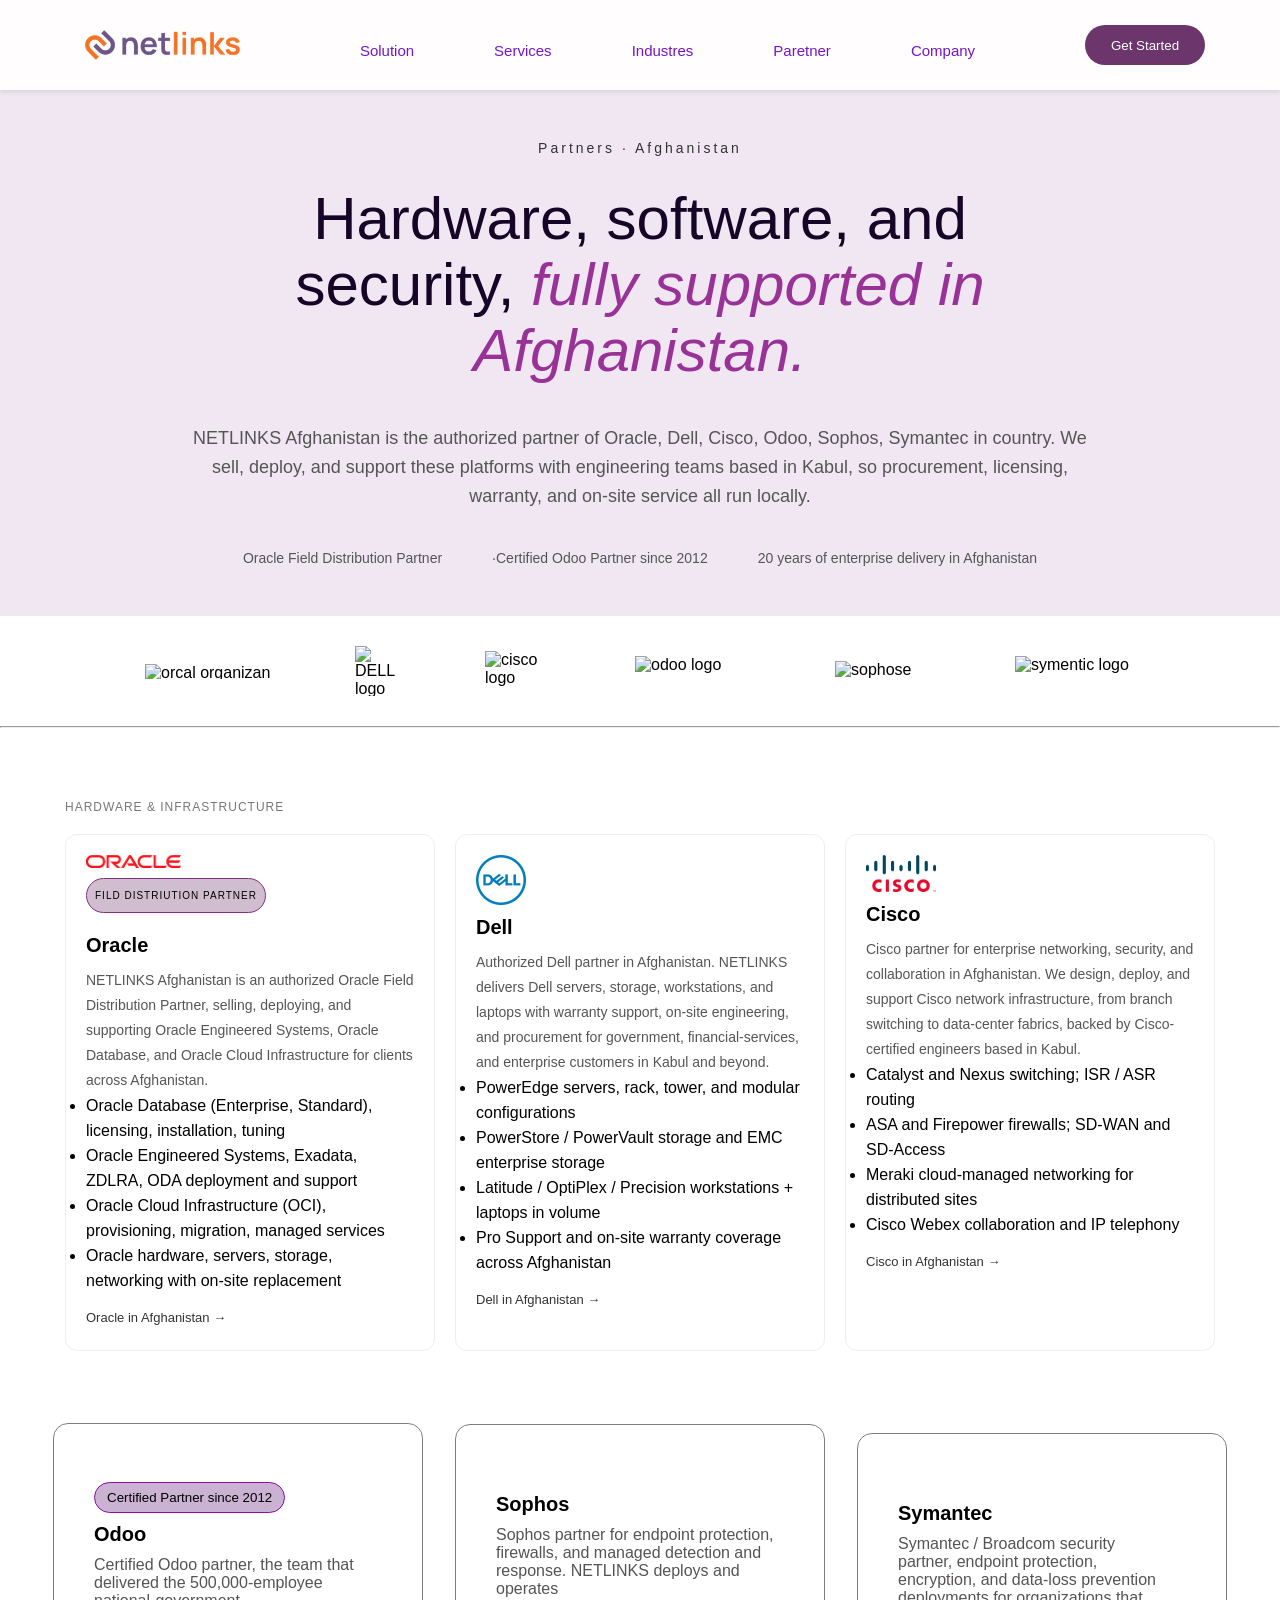
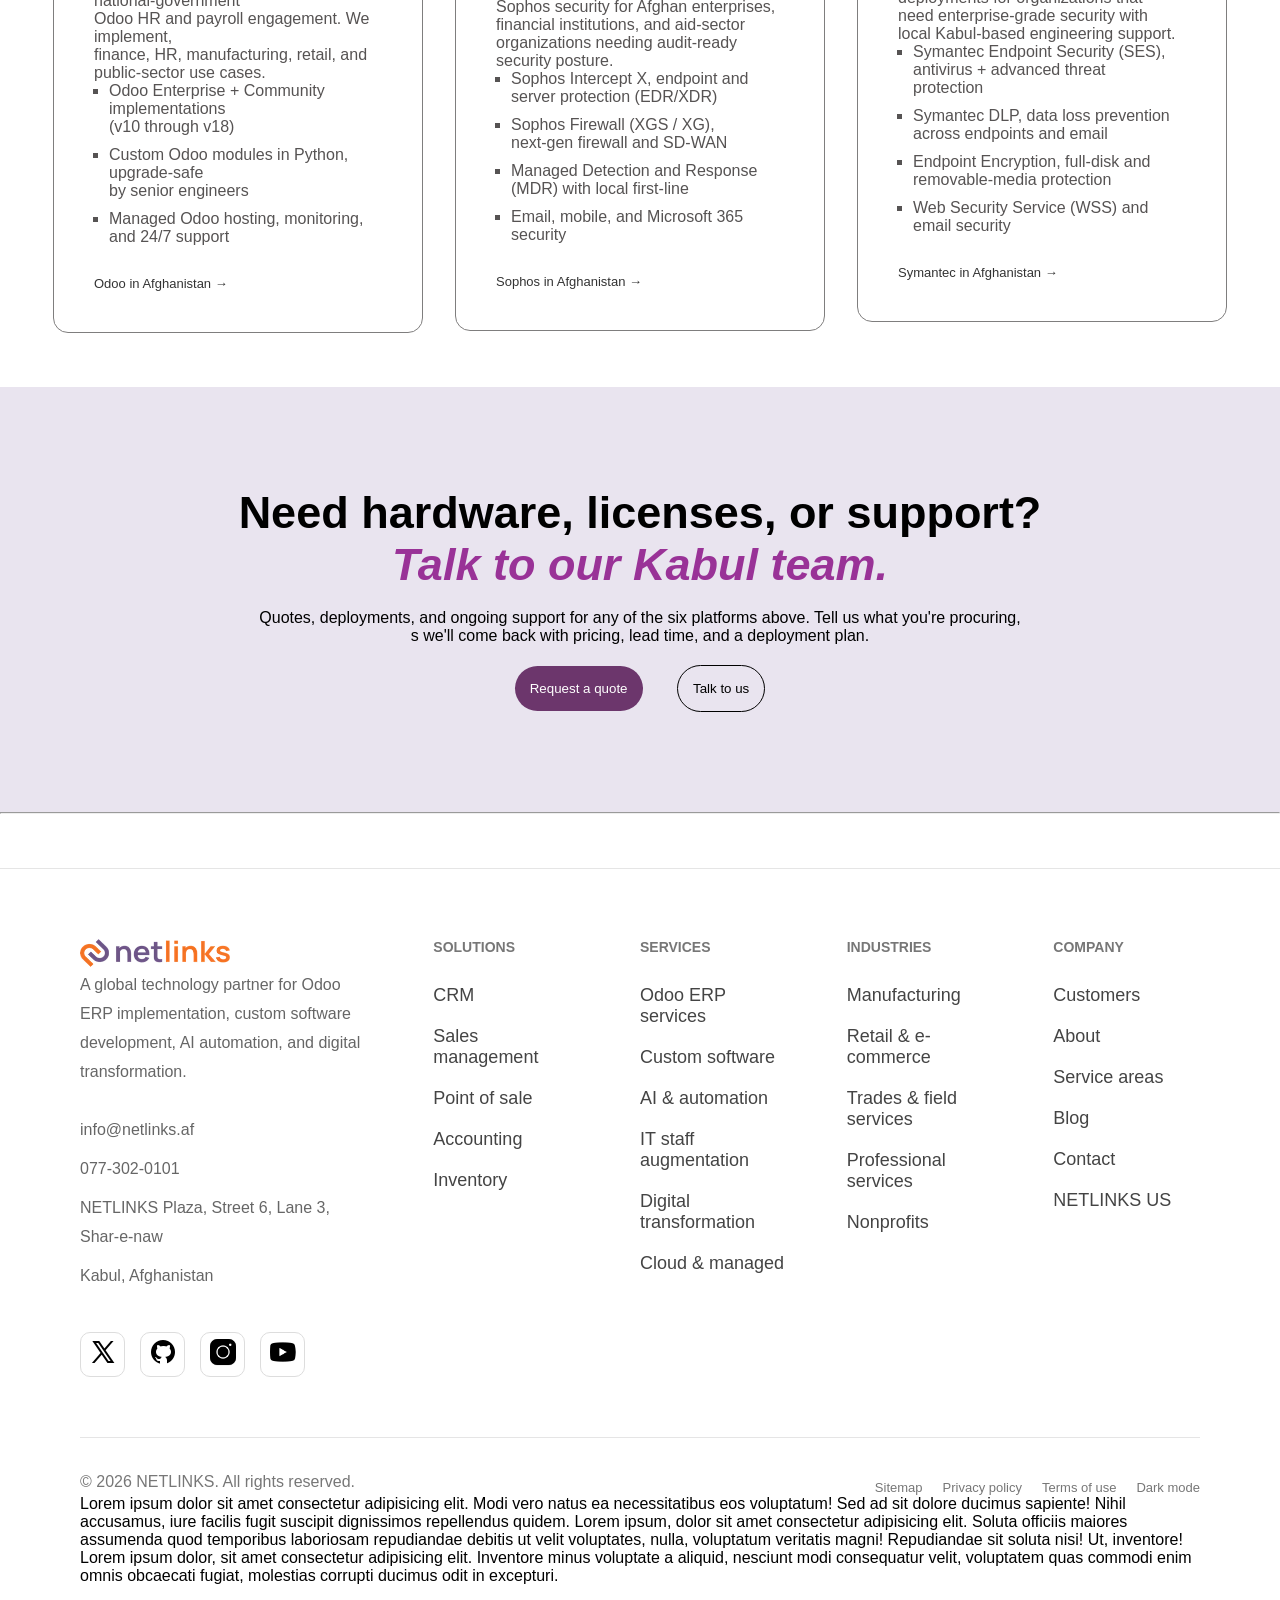
==== commit 24e76e30: "Update index.html" ====
--- a/index.html
+++ b/index.html
@@ -8,12 +8,6 @@
 </head>
 <body>
  
-</body>
-</html>
-
-
-
-
     <header class="header">
 <img src="./netlink logo.avif" alt="">  
       <nav>
@@ -322,6 +316,13 @@
             <a>Dark mode</a>
         </div>
     </div>
+    <div>
+    <p class="p">
+        Lorem ipsum dolor sit amet consectetur adipisicing elit. Modi vero natus ea necessitatibus eos voluptatum! Sed ad sit dolore ducimus sapiente! Nihil accusamus, iure facilis fugit suscipit dignissimos repellendus quidem.
+        Lorem ipsum, dolor sit amet consectetur adipisicing elit. Soluta officiis maiores assumenda quod temporibus laboriosam repudiandae debitis ut velit voluptates, nulla, voluptatum veritatis magni! Repudiandae sit soluta nisi! Ut, inventore!
+        Lorem ipsum dolor, sit amet consectetur adipisicing elit. Inventore minus voluptate a aliquid, nesciunt modi consequatur velit, voluptatem quas commodi enim omnis obcaecati fugiat, molestias corrupti ducimus odit in excepturi.
+    </p>
+</div>  
 </footer>
 </body>
 </html>
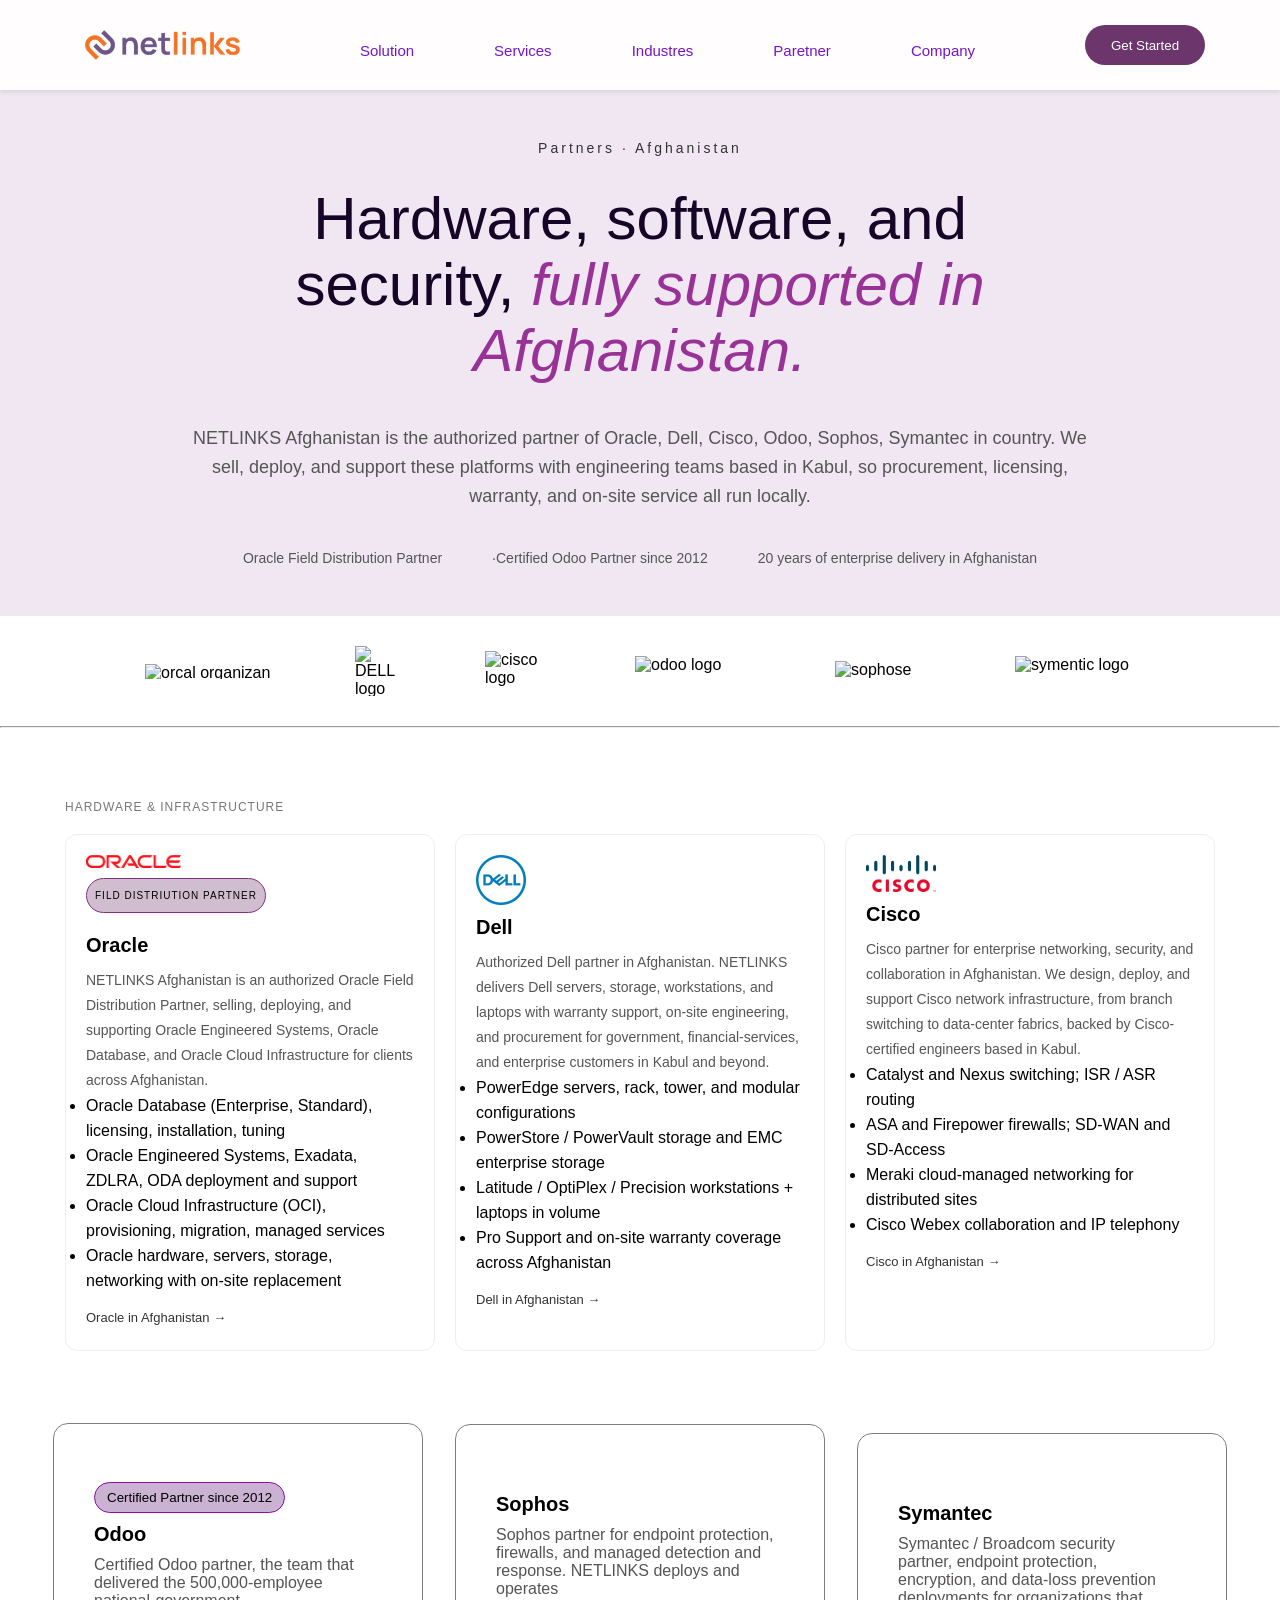
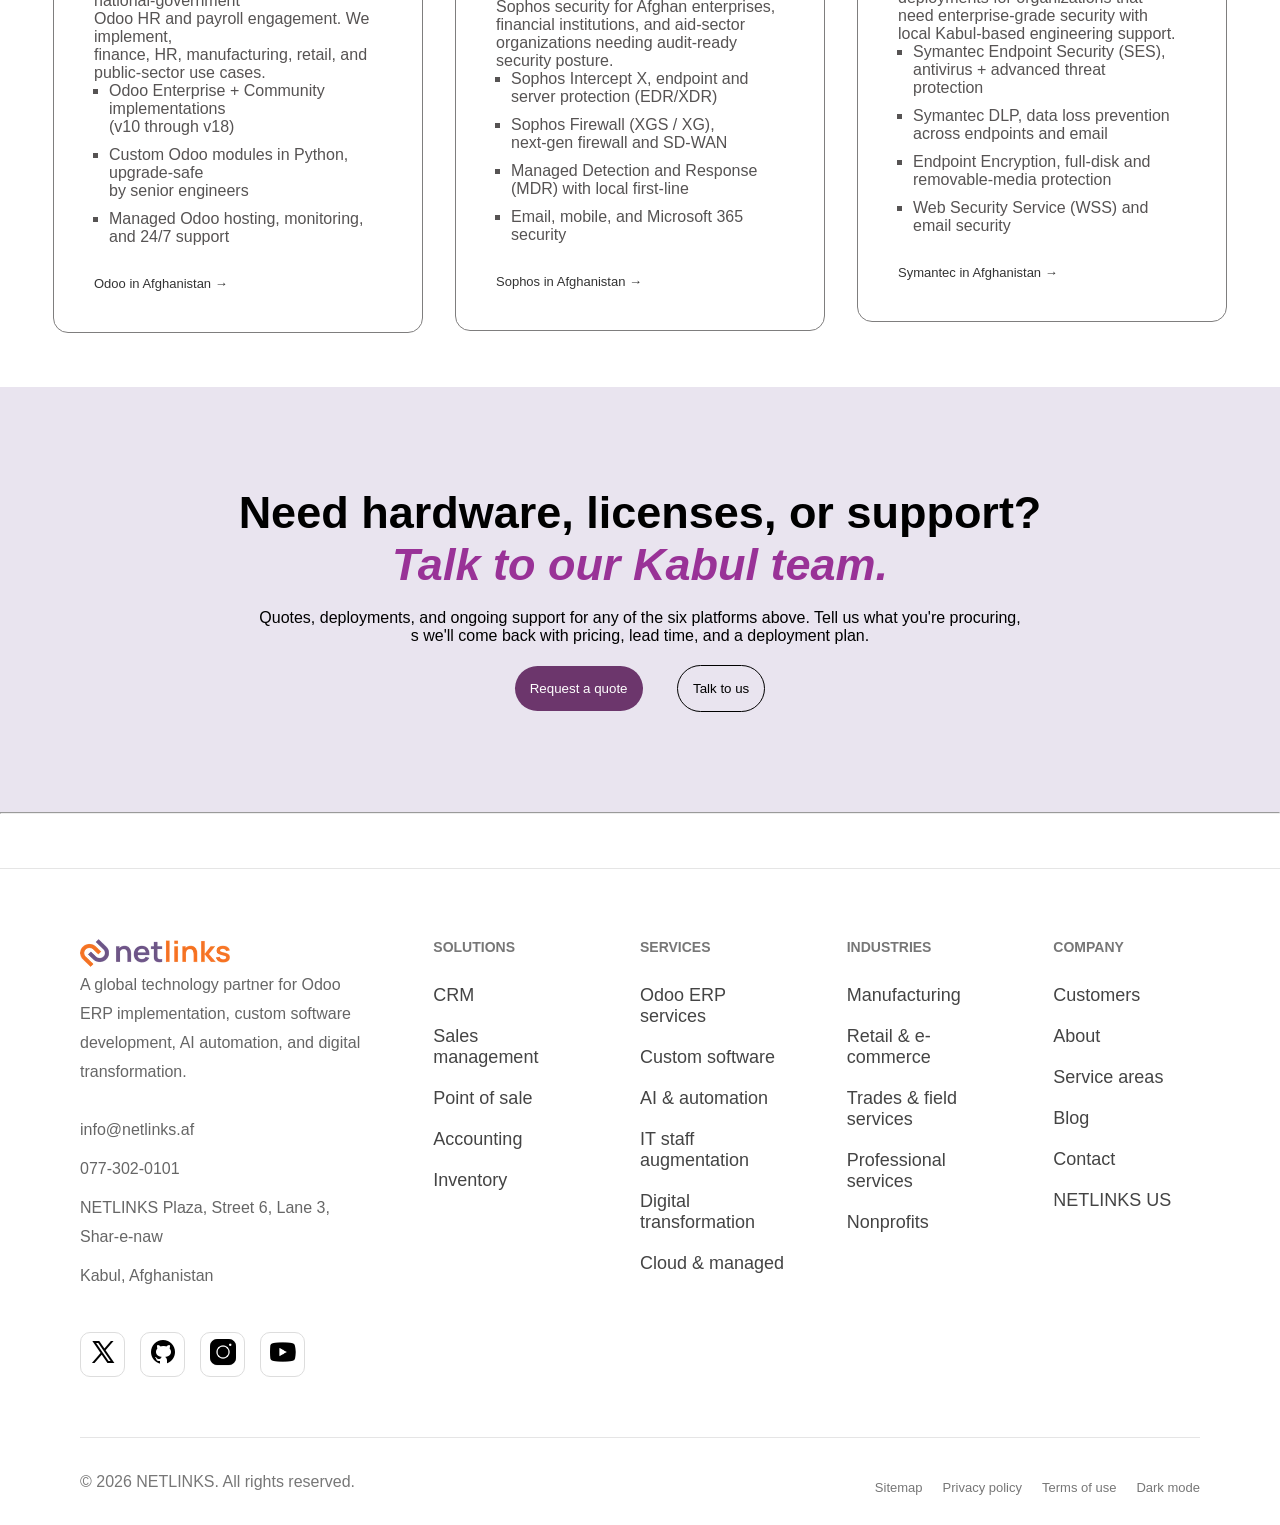
==== commit 616b1271: "Update index.html" ====
--- a/index.html
+++ b/index.html
@@ -7,7 +7,23 @@
     <link rel="stylesheet" href="style.css">
 </head>
 <body>
+<!DOCTYPE html>
+<html lang="en">
+<head>
+    <meta charset="UTF-8">
+    <meta name="viewport" content="width=device-width, initial-scale=1.0">
+    <title>Document</title>
+    <link rel="stylesheet" href="style.css">
+</head>
+
+<body>
  
+</body>
+</html>
+
+
+
+
     <header class="header">
 <img src="./netlink logo.avif" alt="">  
       <nav>
@@ -316,13 +332,7 @@
             <a>Dark mode</a>
         </div>
     </div>
-    <div>
-    <p class="p">
-        Lorem ipsum dolor sit amet consectetur adipisicing elit. Modi vero natus ea necessitatibus eos voluptatum! Sed ad sit dolore ducimus sapiente! Nihil accusamus, iure facilis fugit suscipit dignissimos repellendus quidem.
-        Lorem ipsum, dolor sit amet consectetur adipisicing elit. Soluta officiis maiores assumenda quod temporibus laboriosam repudiandae debitis ut velit voluptates, nulla, voluptatum veritatis magni! Repudiandae sit soluta nisi! Ut, inventore!
-        Lorem ipsum dolor, sit amet consectetur adipisicing elit. Inventore minus voluptate a aliquid, nesciunt modi consequatur velit, voluptatem quas commodi enim omnis obcaecati fugiat, molestias corrupti ducimus odit in excepturi.
-    </p>
-</div>  
+  
 </footer>
 </body>
 </html>
